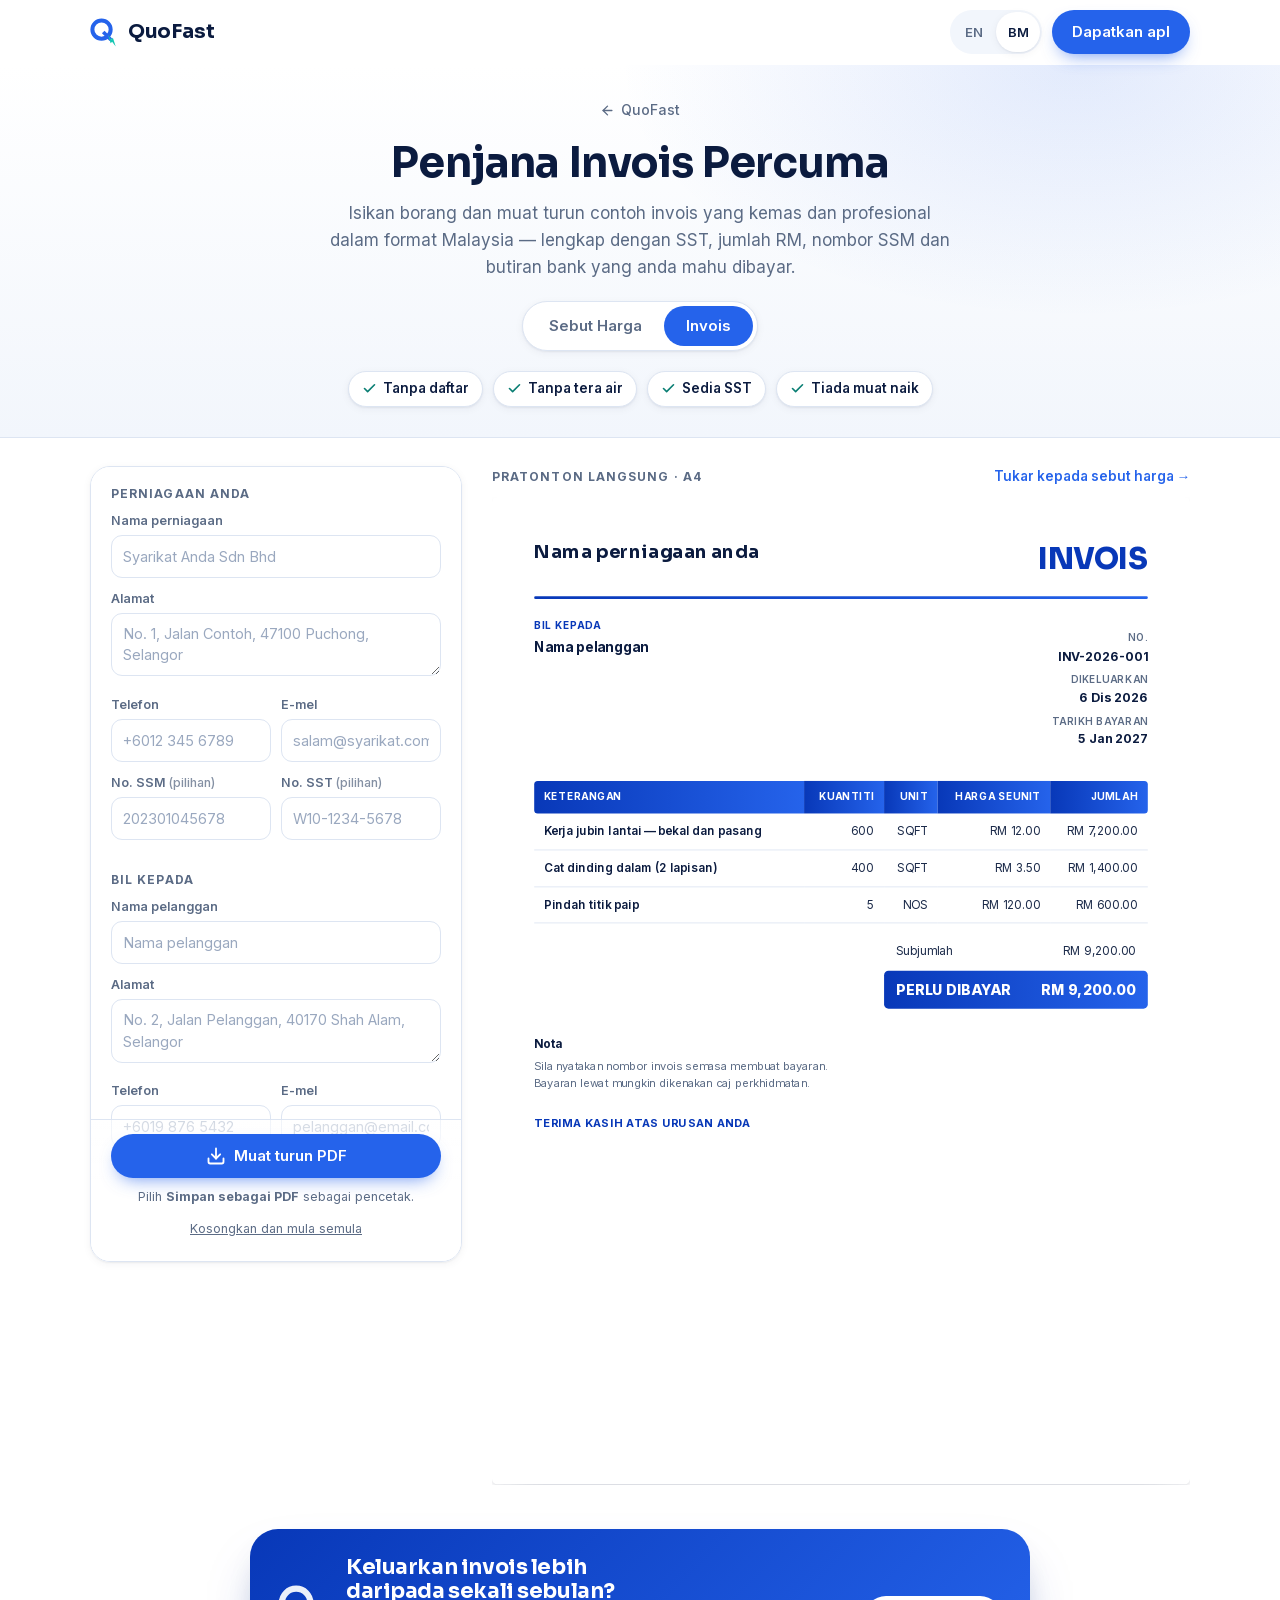
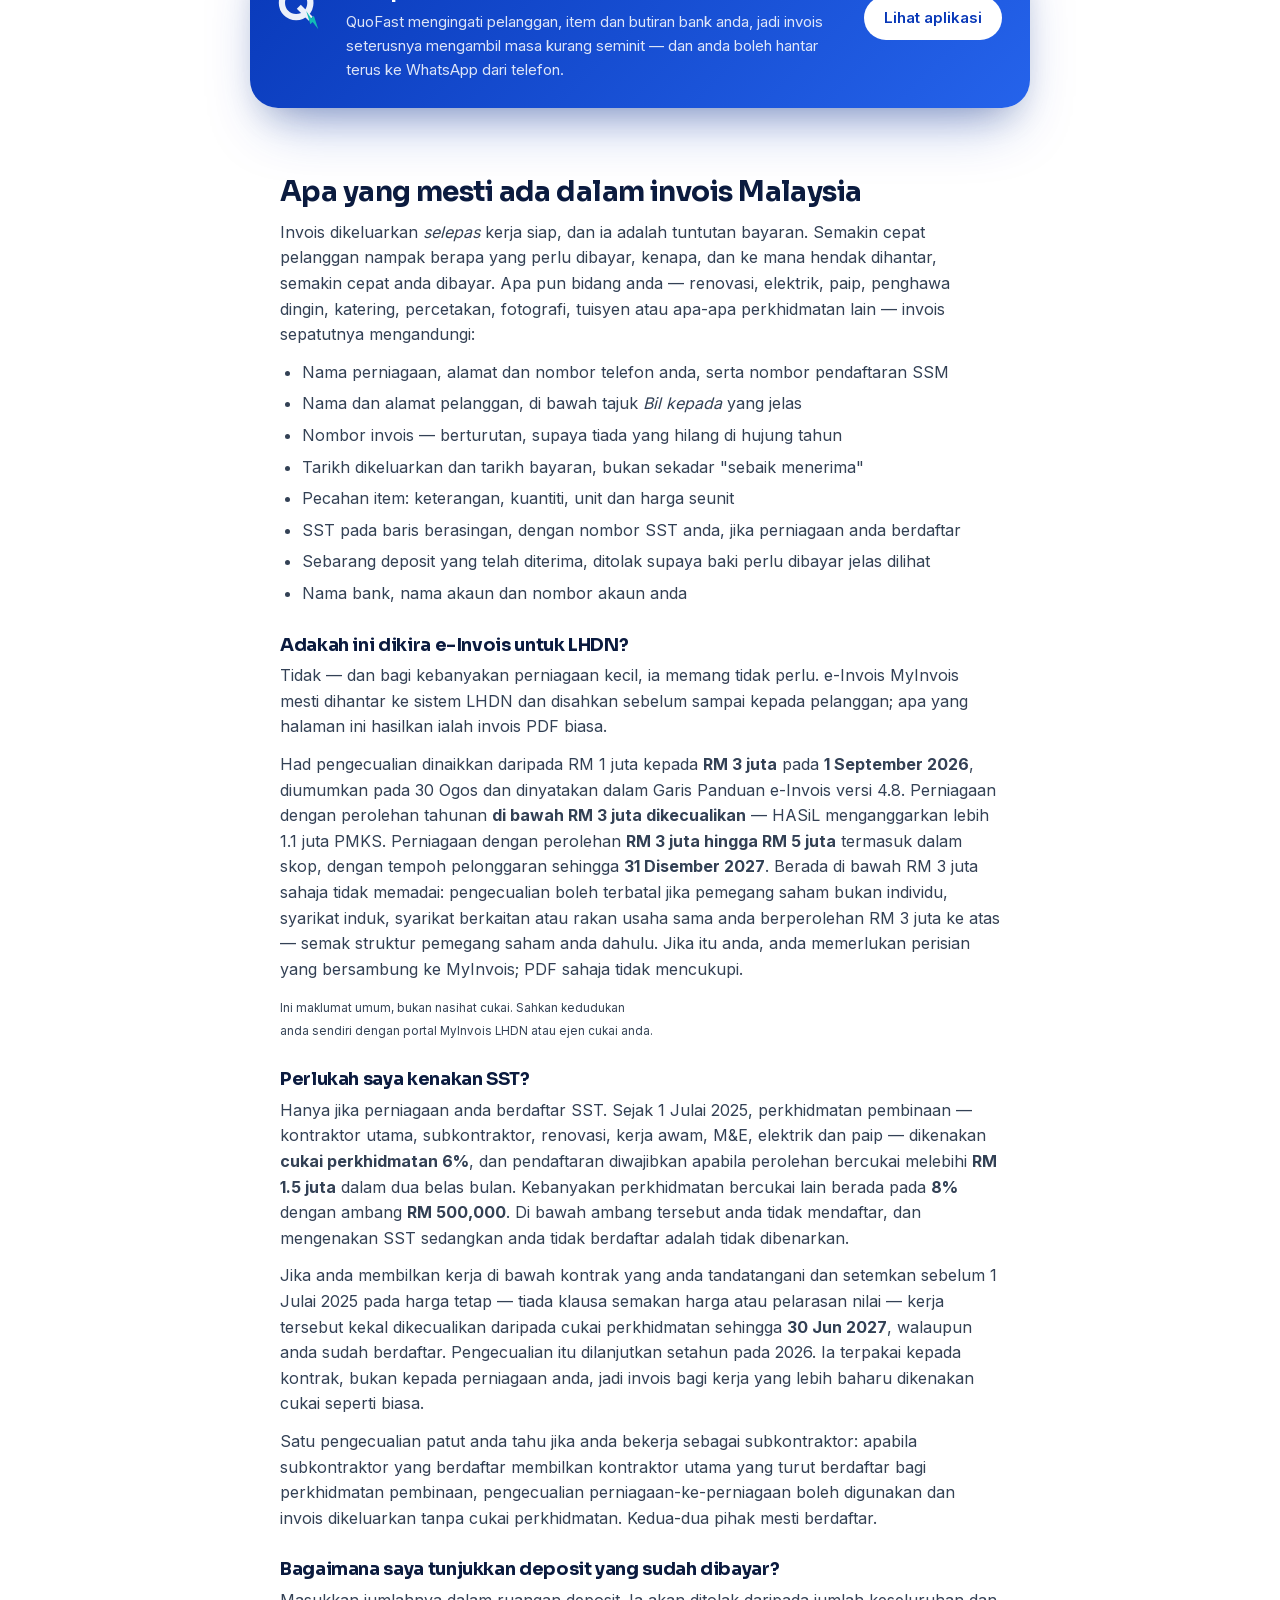
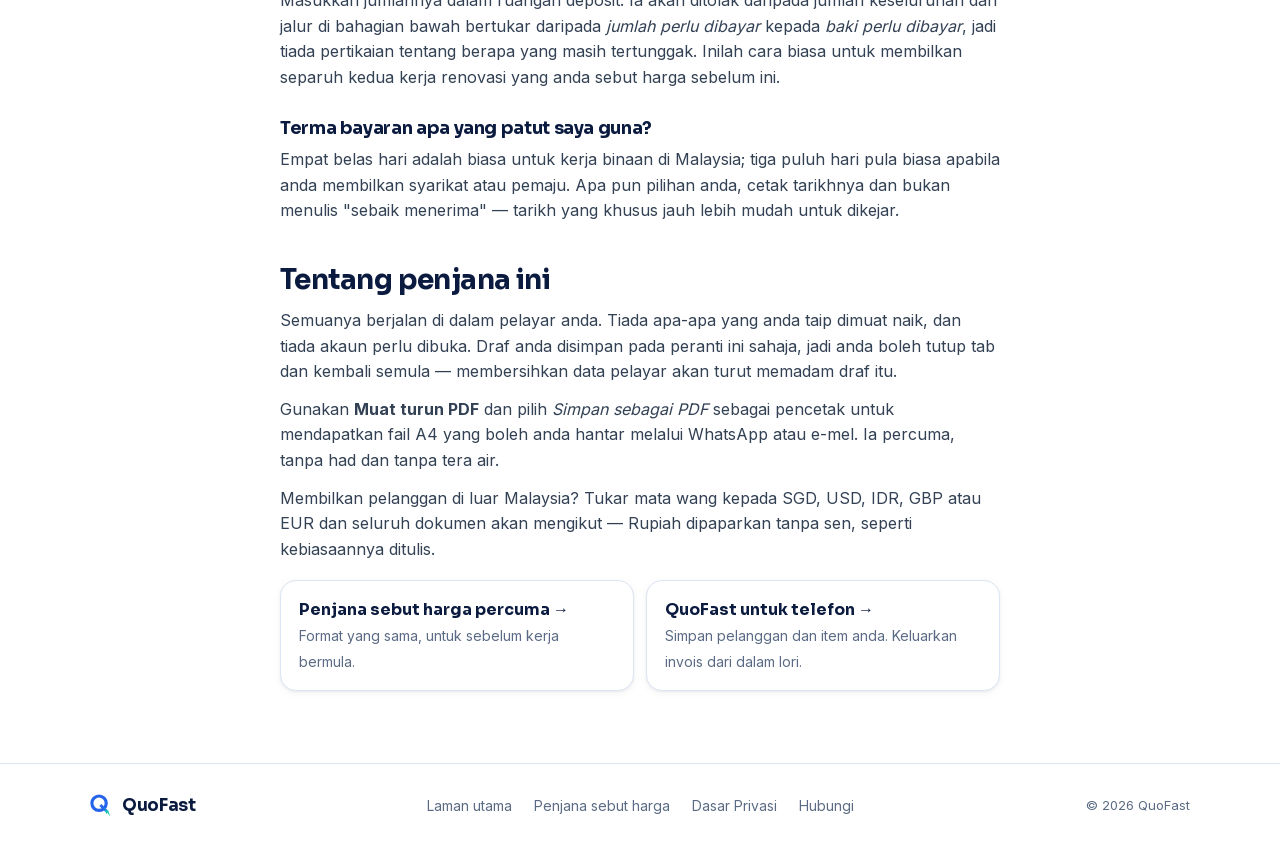
==== contoh-invois.html @ c78e037e "Say what the pre-July-2025 contract exemption actually is The SST paragraph told a contractor past R" ====
<!DOCTYPE html>
<html lang="ms">
<head>
<meta charset="UTF-8">
<meta name="viewport" content="width=device-width, initial-scale=1">
<title>Contoh Invois — Jana PDF Percuma, Sedia SST | QuoFast</title>
<meta name="description" content="Buat invois profesional dalam talian, percuma. Format Malaysia dengan SST, jumlah RM, nombor SSM dan butiran bank untuk bayaran. Tanpa daftar, tanpa tera air.">
<link rel="canonical" href="https://quofast.app/contoh-invois.html">
<link rel="alternate" hreflang="en" href="https://quofast.app/invoice-generator.html">
<link rel="alternate" hreflang="ms" href="https://quofast.app/contoh-invois.html">
<link rel="alternate" hreflang="x-default" href="https://quofast.app/invoice-generator.html">
<meta name="theme-color" content="#0a4ce6">
<link rel="icon" href="assets/img/logo-mark.svg" type="image/svg+xml">
<link rel="icon" href="assets/img/favicon-48.png" sizes="48x48" type="image/png">
<link rel="apple-touch-icon" href="assets/img/apple-touch-icon.png">

<meta property="og:type" content="website">
<meta property="og:site_name" content="QuoFast">
<meta property="og:url" content="https://quofast.app/contoh-invois.html">
<meta property="og:title" content="Contoh Invois — format Malaysia, sedia SST">
<meta property="og:description" content="Isikan borang, muat turun PDF. Butiran bank, SST dan jumlah RM. Tanpa daftar, tanpa tera air.">
<meta property="og:image" content="https://quofast.app/assets/img/og.jpg">
<meta property="og:image:width" content="1200">
<meta property="og:image:height" content="630">
<meta name="twitter:card" content="summary_large_image">

<link rel="preload" href="assets/fonts/inter.woff2" as="font" type="font/woff2" crossorigin>
<link rel="preload" href="assets/fonts/sora.woff2" as="font" type="font/woff2" crossorigin>
<link rel="stylesheet" href="assets/site.css?v=202609211428">
<link rel="stylesheet" href="assets/generator.css?v=202609211428">
<script src="assets/generator.js?v=202609211428" defer></script>

<script type="application/ld+json">
{
  "@context": "https://schema.org",
  "@graph": [
    {
      "@type": "WebApplication",
      "name": "Penjana Invois Percuma (Malaysia)",
      "url": "https://quofast.app/contoh-invois.html",
      "applicationCategory": "BusinessApplication",
      "operatingSystem": "Any",
      "browserRequirements": "Requires JavaScript",
      "inLanguage": "ms-MY",
      "description": "Buat invois dalam format Malaysia, lengkap dengan SST, jumlah RM dan butiran bank, dan muat turun sebagai PDF. Tanpa pendaftaran.",
      "offers": { "@type": "Offer", "price": "0", "priceCurrency": "MYR" },
      "publisher": { "@type": "Organization", "name": "QuoFast", "url": "https://quofast.app/" }
    },
    {
      "@type": "BreadcrumbList",
      "itemListElement": [
        { "@type": "ListItem", "position": 1, "name": "QuoFast", "item": "https://quofast.app/" },
        { "@type": "ListItem", "position": 2, "name": "Penjana invois percuma", "item": "https://quofast.app/contoh-invois.html" }
      ]
    },
    {
      "@type": "FAQPage",
      "inLanguage": "ms-MY",
      "mainEntity": [
        {
          "@type": "Question",
          "name": "Apa yang perlu ada dalam invois Malaysia?",
          "acceptedAnswer": {
            "@type": "Answer",
            "text": "Nama perniagaan, alamat dan nombor telefon anda, nombor pendaftaran SSM, nama dan alamat pelanggan, nombor invois, tarikh dikeluarkan, tarikh bayaran, pecahan item dengan kuantiti dan harga seunit, jumlah dalam Ringgit, dan cara anda mahu dibayar. Jika perniagaan anda berdaftar SST, tunjukkan SST pada baris berasingan dan cetak nombor SST anda."
          }
        },
        {
          "@type": "Question",
          "name": "Adakah ini dikira e-Invois untuk LHDN?",
          "acceptedAnswer": {
            "@type": "Answer",
            "text": "Tidak. e-Invois MyInvois mesti dihantar ke sistem LHDN dan disahkan sebelum diberikan kepada pelanggan. Penjana ini menghasilkan invois PDF biasa. Sejak 1 September 2026 had pengecualian ialah perolehan tahunan RM3 juta, yang menurut anggaran HASiL merangkumi lebih 1.1 juta PMKS. Ia tidak automatik — pemegang saham bukan individu, syarikat induk, syarikat berkaitan atau rakan usaha sama yang berperolehan RM3 juta ke atas boleh membatalkannya."
          }
        },
        {
          "@type": "Question",
          "name": "Perlukah saya kenakan SST dalam invois?",
          "acceptedAnswer": {
            "@type": "Answer",
            "text": "Hanya jika perniagaan anda berdaftar SST. Perkhidmatan pembinaan — termasuk renovasi, elektrik, paip dan kerja M&E — dikenakan cukai perkhidmatan 6% apabila perolehan bercukai melebihi RM1.5 juta dalam 12 bulan. Kebanyakan perkhidmatan bercukai lain ialah 8% dengan ambang RM500,000. Kontrak harga tetap yang ditandatangani dan disetemkan sebelum 1 Julai 2025, tanpa klausa semakan harga, kekal dikecualikan daripada cukai perkhidmatan sehingga 30 Jun 2027 walaupun anda sudah berdaftar."
          }
        },
        {
          "@type": "Question",
          "name": "Bagaimana saya tunjukkan deposit yang pelanggan sudah bayar?",
          "acceptedAnswer": {
            "@type": "Answer",
            "text": "Masukkan jumlahnya dalam ruangan deposit. Ia akan ditolak daripada jumlah keseluruhan dan dokumen kemudian menunjukkan baki perlu dibayar, supaya pelanggan nampak dengan tepat berapa lagi yang tinggal."
          }
        }
      ]
    }
  ]
}
</script>
</head>
<body data-doc="invoice">

<!-- Icons: Lucide (https://lucide.dev), ISC License. Logo: QuoFast. -->
<svg width="0" height="0" style="position:absolute" aria-hidden="true" focusable="false">
  <defs>
    <symbol id="logo" viewBox="252 262 622 642">
      <circle cx="508" cy="518" r="203" fill="none" stroke="currentColor" stroke-width="89"/>
      <line x1="546" y1="572" x2="716" y2="742" stroke="currentColor" stroke-width="80"/>
      <path d="M92,0 L0,175 L46,175 L30,305 L120,126 L68,126 Z" fill="#14C6B3" transform="translate(737,763) rotate(-45) translate(-60,-152.5)"/>
    </symbol>
    <symbol id="i-check" viewBox="0 0 24 24" fill="none" stroke="currentColor" stroke-width="2.6" stroke-linecap="round" stroke-linejoin="round"><path d="M20 6 9 17l-5-5"/></symbol>
    <symbol id="i-x" viewBox="0 0 24 24" fill="none" stroke="currentColor" stroke-width="2.2" stroke-linecap="round" stroke-linejoin="round"><path d="M18 6 6 18"/><path d="m6 6 12 12"/></symbol>
    <symbol id="i-plus" viewBox="0 0 24 24" fill="none" stroke="currentColor" stroke-width="2.2" stroke-linecap="round" stroke-linejoin="round"><path d="M5 12h14"/><path d="M12 5v14"/></symbol>
    <symbol id="i-download" viewBox="0 0 24 24" fill="none" stroke="currentColor" stroke-width="2.2" stroke-linecap="round" stroke-linejoin="round"><path d="M21 15v4a2 2 0 0 1-2 2H5a2 2 0 0 1-2-2v-4"/><polyline points="7 10 12 15 17 10"/><line x1="12" x2="12" y1="15" y2="3"/></symbol>
    <symbol id="i-back" viewBox="0 0 24 24" fill="none" stroke="currentColor" stroke-width="2.2" stroke-linecap="round" stroke-linejoin="round"><path d="m12 19-7-7 7-7"/><path d="M19 12H5"/></symbol>
  </defs>
</svg>

<a class="skip" href="#tool">Lompat ke penjana</a>

<header class="nav">
  <div class="container nav-inner">
    <a class="brand" href="./?lang=ms" aria-label="Laman utama QuoFast">
      <svg class="brand-mark" aria-hidden="true"><use href="#logo"/></svg>
      <span>QuoFast</span>
    </a>
    <div class="nav-actions">
      <div class="lang-switch" role="group" aria-label="Bahasa">
        <a href="invoice-generator.html">EN</a>
        <a href="contoh-invois.html" aria-current="true">BM</a>
      </div>
      <a class="btn btn-primary" href="./?lang=ms&amp;src=generator">Dapatkan apl</a>
    </div>
  </div>
</header>

<section class="gen-hero">
  <div class="container">
    <a class="crumb" href="./"><svg class="icon" aria-hidden="true" style="width:15px;height:15px"><use href="#i-back"/></svg> QuoFast</a>
    <h1>Penjana Invois Percuma</h1>
    <p class="sub">Isikan borang dan muat turun contoh invois yang kemas dan profesional dalam format Malaysia — lengkap dengan SST, jumlah RM, nombor SSM dan butiran bank yang anda mahu dibayar.</p>
    <nav class="doc-switch" aria-label="Jenis dokumen">
      <a href="contoh-sebut-harga.html" data-carry>Sebut Harga</a>
      <a href="contoh-invois.html" aria-current="page">Invois</a>
    </nav>
    <ul class="points">
      <li><svg class="icon" aria-hidden="true"><use href="#i-check"/></svg> Tanpa daftar</li>
      <li><svg class="icon" aria-hidden="true"><use href="#i-check"/></svg> Tanpa tera air</li>
      <li><svg class="icon" aria-hidden="true"><use href="#i-check"/></svg> Sedia SST</li>
      <li><svg class="icon" aria-hidden="true"><use href="#i-check"/></svg> Tiada muat naik</li>
    </ul>
  </div>
</section>

<main class="gen-main" id="tool">
  <div class="container">
    <div class="gen-grid">

      <!-- ======================= editor ======================= -->
      <form class="editor noprint" autocomplete="on" onsubmit="return false">
        <h2>Perniagaan anda</h2>
        <div class="field">
          <label for="coName">Nama perniagaan</label>
          <input id="coName" name="organization" placeholder="Syarikat Anda Sdn Bhd">
        </div>
        <div class="field">
          <label for="coAddr">Alamat</label>
          <textarea id="coAddr" placeholder="No. 1, Jalan Contoh, 47100 Puchong, Selangor"></textarea>
        </div>
        <div class="row-2">
          <div class="field"><label for="coPhone">Telefon</label><input id="coPhone" type="tel" placeholder="+6012 345 6789"></div>
          <div class="field"><label for="coEmail">E-mel</label><input id="coEmail" type="email" placeholder="salam@syarikat.com"></div>
        </div>
        <div class="row-2">
          <div class="field"><label for="coSsm">No. SSM <span class="opt">(pilihan)</span></label><input id="coSsm" placeholder="202301045678"></div>
          <div class="field"><label for="coSst">No. SST <span class="opt">(pilihan)</span></label><input id="coSst" placeholder="W10-1234-5678"></div>
        </div>

        <h2>Bil kepada</h2>
        <div class="field">
          <label for="clName">Nama pelanggan</label>
          <input id="clName" placeholder="Nama pelanggan">
        </div>
        <div class="field">
          <label for="clAddr">Alamat</label>
          <textarea id="clAddr" placeholder="No. 2, Jalan Pelanggan, 40170 Shah Alam, Selangor"></textarea>
        </div>
        <div class="row-2">
          <div class="field"><label for="clPhone">Telefon</label><input id="clPhone" type="tel" placeholder="+6019 876 5432"></div>
          <div class="field"><label for="clEmail">E-mel</label><input id="clEmail" type="email" placeholder="pelanggan@email.com"></div>
        </div>

        <h2>Butiran invois</h2>
        <div class="row-2">
          <div class="field"><label for="docNo">No. invois</label><input id="docNo"></div>
          <div class="field"><label for="issueDate">Tarikh dikeluarkan</label><input id="issueDate" type="date"></div>
        </div>
        <div class="row-2">
          <div class="field"><label for="tailDate">Tarikh bayaran</label><input id="tailDate" type="date"></div>
          <div class="field"><label for="currency">Mata wang</label><select id="currency"><option value="MYR">MYR — RM</option><option value="SGD">SGD — S$</option><option value="USD">USD — US$</option><option value="IDR">IDR — Rp</option><option value="GBP">GBP — £</option><option value="EUR">EUR — €</option></select></div>
        </div>

        <h2>Item</h2>
        <div id="items"></div>
        <button type="button" class="btn-add" id="addItem">
          <svg class="icon" aria-hidden="true"><use href="#i-plus"/></svg> Tambah item
        </button>

        <h2>Diskaun, cukai &amp; deposit</h2>
        <div class="field">
          <label for="discount">Diskaun <span class="opt">(<span data-cur>RM</span>, pilihan)</span></label>
          <input id="discount" type="number" step="any" min="0" inputmode="decimal" placeholder="0.00">
        </div>
        <div class="check">
          <input type="checkbox" id="taxOn">
          <div>
            <label for="taxOn">Kenakan SST pada invois ini</label>
            <span class="why">Tandakan hanya jika perniagaan anda berdaftar SST. Kerja pembinaan, renovasi, elektrik, paip dan M&amp;E ialah 6%; kebanyakan perkhidmatan bercukai lain ialah 8%.</span>
          </div>
        </div>
        <div class="row-2">
          <div class="field"><label for="taxLabel">Label cukai</label><input id="taxLabel" value="SST"></div>
          <div class="field"><label for="taxRate">Kadar (%)</label><input id="taxRate" type="number" step="0.5" min="0" inputmode="decimal" value="6"></div>
        </div>
        <div class="field">
          <label for="paid">Deposit telah dibayar <span class="opt">(<span data-cur>RM</span>, pilihan)</span></label>
          <input id="paid" type="number" step="any" min="0" inputmode="decimal" placeholder="0.00">
        </div>

        <h2>Cara membayar anda</h2>
        <div class="field">
          <label for="bankName">Bank</label>
          <input id="bankName" placeholder="Maybank">
        </div>
        <div class="field">
          <label for="bankHolder">Nama akaun</label>
          <input id="bankHolder" placeholder="Syarikat Anda Sdn Bhd">
        </div>
        <div class="field">
          <label for="bankAcct">Nombor akaun</label>
          <input id="bankAcct" inputmode="numeric" placeholder="5123 4567 8901">
        </div>

        <h2>Nota</h2>
        <div class="field">
          <label for="notes" class="sub-label">Dicetak di bahagian bawah invois</label>
          <textarea id="notes" style="min-height:82px">Sila nyatakan nombor invois semasa membuat bayaran.
Bayaran lewat mungkin dikenakan caj perkhidmatan.</textarea>
        </div>

        <div class="editor-actions">
          <button type="button" class="btn btn-primary" id="printDoc">
            <svg class="icon" aria-hidden="true"><use href="#i-download"/></svg> Muat turun PDF
          </button>
          <p class="hint">Pilih <strong>Simpan sebagai PDF</strong> sebagai pencetak.</p>
          <button type="button" class="reset" id="resetDoc">Kosongkan dan mula semula</button>
        </div>
      </form>

      <!-- ======================= live preview ======================= -->
      <div>
        <div class="stage-head noprint">
          <span class="label">Pratonton langsung · A4</span>
          <a class="swap" href="contoh-sebut-harga.html" data-carry>Tukar kepada sebut harga →</a>
        </div>
        <div class="sheet-stage">
          <article class="sheet" id="sheet">
            <div class="sheet-top">
              <div>
                <div class="sheet-co" id="pCoName"></div>
                <div id="pCoMeta"></div>
              </div>
              <div class="sheet-kind">INVOIS</div>
            </div>
            <div class="rule"></div>

            <div class="sheet-parties">
              <div>
                <div class="party-tag">Bil kepada</div>
                <div class="party-name" id="pClName"></div>
                <div id="pClMeta"></div>
              </div>
              <dl class="sheet-meta">
                <dt>No.</dt><dd id="pDocNo"></dd>
                <dt>Dikeluarkan</dt><dd id="pIssue"></dd>
                <dt>Tarikh bayaran</dt><dd id="pTail"></dd>
              </dl>
            </div>

            <table>
              <thead>
                <tr>
                  <th style="width:44%">Keterangan</th>
                  <th class="num">Kuantiti</th>
                  <th class="num">Unit</th>
                  <th class="num">Harga seunit</th>
                  <th class="num">Jumlah</th>
                </tr>
              </thead>
              <tbody id="pRows"></tbody>
            </table>

            <div class="sheet-sums">
              <div class="sum-row"><span>Subjumlah</span><span id="pSub"></span></div>
              <div class="sum-row" id="pDiscountRow"><span>Diskaun</span><span id="pDiscount"></span></div>
              <div class="sum-row" id="pTaxRow"><span id="pTaxLabel"></span><span id="pTax"></span></div>
              <div class="sum-row" id="pPaidRow"><span>Deposit dibayar</span><span id="pPaid"></span></div>
              <div class="sum-band"><span id="pTotalLabel">PERLU DIBAYAR</span><span id="pTotal"></span></div>
            </div>

            <div class="sheet-foot">
              <div class="foot-left">
                <div id="pNotesBlock">
                  <h4>Nota</h4>
                  <p id="pNotes"></p>
                </div>
                <div class="sheet-thanks">TERIMA KASIH ATAS URUSAN ANDA</div>
              </div>
              <div class="pay-box" id="pPayBox">
                <h4>Butiran bayaran</h4>
                <dl>
                  <dt>Bank</dt><dd id="pBank"></dd>
                  <dt>Nama akaun</dt><dd id="pHolder"></dd>
                  <dt>Nombor akaun</dt><dd id="pAcct"></dd>
                </dl>
              </div>
            </div>
          </article>
        </div>
      </div>

    </div>

    <!-- ======================= app CTA ======================= -->
    <aside class="gen-cta noprint">
      <svg class="cta-mark" aria-hidden="true"><use href="#logo"/></svg>
      <div class="cta-text">
        <h2>Keluarkan invois lebih daripada sekali sebulan?</h2>
        <p>QuoFast mengingati pelanggan, item dan butiran bank anda, jadi invois seterusnya mengambil masa kurang seminit — dan anda boleh hantar terus ke WhatsApp dari telefon.</p>
      </div>
      <a class="btn" href="./?lang=ms&amp;src=generator">Lihat aplikasi</a>
    </aside>
  </div>
</main>

<!-- ======================= the words Google reads ======================= -->
<section class="gen-seo noprint">
  <div class="container">
    <h2>Apa yang mesti ada dalam invois Malaysia</h2>
    <p>Invois dikeluarkan <em>selepas</em> kerja siap, dan ia adalah tuntutan bayaran. Semakin cepat pelanggan nampak berapa yang perlu dibayar, kenapa, dan ke mana hendak dihantar, semakin cepat anda dibayar. Apa pun bidang anda — renovasi, elektrik, paip, penghawa dingin, katering, percetakan, fotografi, tuisyen atau apa-apa perkhidmatan lain — invois sepatutnya mengandungi:</p>
    <ul>
      <li>Nama perniagaan, alamat dan nombor telefon anda, serta nombor pendaftaran SSM</li>
      <li>Nama dan alamat pelanggan, di bawah tajuk <em>Bil kepada</em> yang jelas</li>
      <li>Nombor invois — berturutan, supaya tiada yang hilang di hujung tahun</li>
      <li>Tarikh dikeluarkan dan tarikh bayaran, bukan sekadar "sebaik menerima"</li>
      <li>Pecahan item: keterangan, kuantiti, unit dan harga seunit</li>
      <li>SST pada baris berasingan, dengan nombor SST anda, jika perniagaan anda berdaftar</li>
      <li>Sebarang deposit yang telah diterima, ditolak supaya baki perlu dibayar jelas dilihat</li>
      <li>Nama bank, nama akaun dan nombor akaun anda</li>
    </ul>

    <h3>Adakah ini dikira e-Invois untuk LHDN?</h3>
    <p>Tidak — dan bagi kebanyakan perniagaan kecil, ia memang tidak perlu. e-Invois MyInvois mesti dihantar ke sistem LHDN dan disahkan sebelum sampai kepada pelanggan; apa yang halaman ini hasilkan ialah invois PDF biasa.</p>
    <p>Had pengecualian dinaikkan daripada RM 1 juta kepada <strong>RM 3 juta</strong> pada <strong>1 September 2026</strong>, diumumkan pada 30 Ogos dan dinyatakan dalam Garis Panduan e-Invois versi 4.8. Perniagaan dengan perolehan tahunan <strong>di bawah RM 3 juta dikecualikan</strong> — HASiL menganggarkan lebih 1.1 juta PMKS. Perniagaan dengan perolehan <strong>RM 3 juta hingga RM 5 juta</strong> termasuk dalam skop, dengan tempoh pelonggaran sehingga <strong>31 Disember 2027</strong>. Berada di bawah RM 3 juta sahaja tidak memadai: pengecualian boleh terbatal jika pemegang saham bukan individu, syarikat induk, syarikat berkaitan atau rakan usaha sama anda berperolehan RM 3 juta ke atas — semak struktur pemegang saham anda dahulu. Jika itu anda, anda memerlukan perisian yang bersambung ke MyInvois; PDF sahaja tidak mencukupi.</p>
    <p class="fine"><small>Ini maklumat umum, bukan nasihat cukai. Sahkan kedudukan anda sendiri dengan portal MyInvois LHDN atau ejen cukai anda.</small></p>

    <h3>Perlukah saya kenakan SST?</h3>
    <p>Hanya jika perniagaan anda berdaftar SST. Sejak 1 Julai 2025, perkhidmatan pembinaan — kontraktor utama, subkontraktor, renovasi, kerja awam, M&amp;E, elektrik dan paip — dikenakan <strong>cukai perkhidmatan 6%</strong>, dan pendaftaran diwajibkan apabila perolehan bercukai melebihi <strong>RM 1.5 juta</strong> dalam dua belas bulan. Kebanyakan perkhidmatan bercukai lain berada pada <strong>8%</strong> dengan ambang <strong>RM 500,000</strong>. Di bawah ambang tersebut anda tidak mendaftar, dan mengenakan SST sedangkan anda tidak berdaftar adalah tidak dibenarkan.</p>
    <p>Jika anda membilkan kerja di bawah kontrak yang anda tandatangani dan setemkan sebelum 1 Julai 2025 pada harga tetap — tiada klausa semakan harga atau pelarasan nilai — kerja tersebut kekal dikecualikan daripada cukai perkhidmatan sehingga <strong>30 Jun 2027</strong>, walaupun anda sudah berdaftar. Pengecualian itu dilanjutkan setahun pada 2026. Ia terpakai kepada kontrak, bukan kepada perniagaan anda, jadi invois bagi kerja yang lebih baharu dikenakan cukai seperti biasa.</p>
    <p>Satu pengecualian patut anda tahu jika anda bekerja sebagai subkontraktor: apabila subkontraktor yang berdaftar membilkan kontraktor utama yang turut berdaftar bagi perkhidmatan pembinaan, pengecualian perniagaan-ke-perniagaan boleh digunakan dan invois dikeluarkan tanpa cukai perkhidmatan. Kedua-dua pihak mesti berdaftar.</p>

    <h3>Bagaimana saya tunjukkan deposit yang sudah dibayar?</h3>
    <p>Masukkan jumlahnya dalam ruangan deposit. Ia akan ditolak daripada jumlah keseluruhan dan jalur di bahagian bawah bertukar daripada <em>jumlah perlu dibayar</em> kepada <em>baki perlu dibayar</em>, jadi tiada pertikaian tentang berapa yang masih tertunggak. Inilah cara biasa untuk membilkan separuh kedua kerja renovasi yang anda sebut harga sebelum ini.</p>

    <h3>Terma bayaran apa yang patut saya guna?</h3>
    <p>Empat belas hari adalah biasa untuk kerja binaan di Malaysia; tiga puluh hari pula biasa apabila anda membilkan syarikat atau pemaju. Apa pun pilihan anda, cetak tarikhnya dan bukan menulis "sebaik menerima" — tarikh yang khusus jauh lebih mudah untuk dikejar.</p>

    <h2>Tentang penjana ini</h2>
    <p>Semuanya berjalan di dalam pelayar anda. Tiada apa-apa yang anda taip dimuat naik, dan tiada akaun perlu dibuka. Draf anda disimpan pada peranti ini sahaja, jadi anda boleh tutup tab dan kembali semula — membersihkan data pelayar akan turut memadam draf itu.</p>
    <p>Gunakan <strong>Muat turun PDF</strong> dan pilih <em>Simpan sebagai PDF</em> sebagai pencetak untuk mendapatkan fail A4 yang boleh anda hantar melalui WhatsApp atau e-mel. Ia percuma, tanpa had dan tanpa tera air.</p>
    <p>Membilkan pelanggan di luar Malaysia? Tukar mata wang kepada SGD, USD, IDR, GBP atau EUR dan seluruh dokumen akan mengikut — Rupiah dipaparkan tanpa sen, seperti kebiasaannya ditulis.</p>

    <div class="tools">
      <a href="contoh-sebut-harga.html">
        <strong>Penjana sebut harga percuma →</strong>
        <span>Format yang sama, untuk sebelum kerja bermula.</span>
      </a>
      <a href="./?lang=ms&amp;src=generator">
        <strong>QuoFast untuk telefon →</strong>
        <span>Simpan pelanggan dan item anda. Keluarkan invois dari dalam lori.</span>
      </a>
    </div>
  </div>
</section>

<footer class="footer noprint">
  <div class="container footer-inner">
    <a class="brand" href="./?lang=ms" aria-label="QuoFast">
      <svg class="brand-mark" aria-hidden="true"><use href="#logo"/></svg>
      <span>QuoFast</span>
    </a>
    <nav class="footer-links" aria-label="Alat, undang-undang dan hubungi">
      <a href="./?lang=ms">Laman utama</a>
      <a href="contoh-sebut-harga.html">Penjana sebut harga</a>
      <a href="privacy.html?lang=ms">Dasar Privasi</a>
      <a href="mailto:support@quofast.app">Hubungi</a>
    </nav>
    <small>© 2026 QuoFast</small>
  </div>
</footer>

</body>
</html>
---- assets/site.css ----
/*
 * QuoFast site styles. Colours and type follow the app itself (src/theme/tokens.ts in the app
 * repo): brand blue, the teal of the logo's bolt, and Sora over Inter.
 *
 * Fonts are served from this site rather than Google Fonts: the page promises no tracking, and a
 * third-party font request hands every visitor's IP address to someone else. Both are latin
 * subsets; Chinese falls through to the system's own CJK face.
 */

@font-face {
  font-family: "Inter";
  src: url("fonts/inter.woff2") format("woff2");
  font-weight: 100 900;
  font-style: normal;
  font-display: swap;
  unicode-range: U+0000-00FF, U+0131, U+0152-0153, U+02BB-02BC, U+02C6, U+02DA, U+02DC, U+0304, U+0308, U+0329, U+2000-206F, U+20AC, U+2122, U+2191, U+2193, U+2212, U+2215, U+FEFF, U+FFFD;
}
@font-face {
  font-family: "Sora";
  src: url("fonts/sora.woff2") format("woff2");
  font-weight: 400 800;
  font-style: normal;
  font-display: swap;
  unicode-range: U+0000-00FF, U+0131, U+0152-0153, U+02BB-02BC, U+02C6, U+02DA, U+02DC, U+0304, U+0308, U+0329, U+2000-206F, U+20AC, U+2122, U+2191, U+2193, U+2212, U+2215, U+FEFF, U+FFFD;
}

:root {
  --ink: #0b1b3f;
  --text: #334155;
  --muted: #5b6b85;
  --blue: #2563eb;
  --blue-600: #0a4ce6;
  --blue-deep: #0838b8;
  --blue-soft: #eaf0fd;
  --teal: #14c6b3;
  --teal-ink: #0a7e73;
  --bg: #f2f6fc;
  --line: #dde5f2;
  --radius: 20px;
  --radius-lg: 28px;
  --shadow-sm: 0 1px 2px rgba(11, 27, 63, .06), 0 2px 8px rgba(11, 27, 63, .05);
  --shadow: 0 1px 2px rgba(11, 27, 63, .06), 0 12px 32px rgba(11, 27, 63, .10);
  --shadow-lg: 0 30px 60px -20px rgba(8, 56, 184, .38), 0 18px 36px -18px rgba(11, 27, 63, .32);
  --font-body: "Inter", -apple-system, BlinkMacSystemFont, "Segoe UI", Roboto, "PingFang SC", "Hiragino Sans GB", "Noto Sans SC", "Microsoft YaHei", sans-serif;
  --font-head: "Sora", var(--font-body);
  color-scheme: light;
}

*, *::before, *::after { box-sizing: border-box; }
html { -webkit-text-size-adjust: 100%; scroll-behavior: smooth; scroll-padding-top: 76px; }
body {
  margin: 0;
  font-family: var(--font-body);
  font-size: 16px;
  line-height: 1.6;
  color: var(--text);
  background: #fff;
  -webkit-font-smoothing: antialiased;
}
/* Set in <head> before paint when the page will switch language, so nobody sees English flash first. */
html.i18n-pending body { opacity: 0; }

img { display: block; max-width: 100%; height: auto; }
a { color: var(--blue); }
h1, h2, h3 { margin: 0; font-family: var(--font-head); color: var(--ink); line-height: 1.15; letter-spacing: -.02em; }
p { margin: 0; text-wrap: pretty; }
/* Balanced headings: no single word left stranded on the last line. */
h1, h2, h3, .section-head .sub, .fine, .plans-note { text-wrap: balance; }
:lang(zh-Hans) h1, :lang(zh-Hans) h2, :lang(zh-Hans) h3 {
  letter-spacing: 0; line-height: 1.3;
  /* Chinese has no spaces, so balancing alone splits words like 报价|单. Only break at punctuation. */
  word-break: keep-all;
}
:focus-visible { outline: 3px solid #8fb0f7; outline-offset: 3px; border-radius: 10px; }

.container { width: 100%; max-width: 1140px; margin-inline: auto; padding-inline: 20px; }
.icon { width: 20px; height: 20px; flex: none; }
.skip {
  position: absolute; left: 16px; top: -60px; z-index: 50;
  background: var(--ink); color: #fff; padding: 10px 16px; border-radius: 10px; text-decoration: none;
}
.skip:focus { top: 12px; }

/* Buttons */
.btn {
  display: inline-flex; align-items: center; justify-content: center; gap: 8px;
  min-height: 44px; padding: 0 20px; border: 0; border-radius: 999px;
  font: inherit; font-size: 15px; font-weight: 600; text-decoration: none; cursor: pointer;
  transition: background-color .2s ease, box-shadow .2s ease, color .2s ease;
}
.btn-primary { background: var(--blue); color: #fff; box-shadow: 0 8px 18px -8px rgba(37, 99, 235, .7); }
.btn-primary:hover { background: var(--blue-deep); }
.btn-soft { background: var(--blue-soft); color: var(--blue-deep); }
.btn-soft:hover { background: #dbe5fb; }

/* Navigation */
.nav {
  position: sticky; top: 0; z-index: 30;
  background: rgba(255, 255, 255, .86);
  -webkit-backdrop-filter: saturate(180%) blur(14px);
  backdrop-filter: saturate(180%) blur(14px);
  border-bottom: 1px solid transparent;
  transition: border-color .2s ease;
}
.nav.scrolled { border-bottom-color: var(--line); }
.nav-inner { display: flex; align-items: center; gap: 16px; height: 64px; }
.brand {
  display: inline-flex; align-items: center; gap: 10px; flex: none;
  color: var(--ink); text-decoration: none;
  font-family: var(--font-head); font-weight: 700; font-size: 20px; letter-spacing: -.02em;
}
.brand-mark { width: 28px; height: 29px; color: var(--blue); }
.nav-links { display: none; gap: 28px; margin-left: 20px; }
.nav-links a { color: var(--muted); font-size: 15px; font-weight: 500; text-decoration: none; transition: color .2s ease; }
.nav-links a:hover { color: var(--ink); }
.nav-actions { display: flex; align-items: center; gap: 10px; margin-left: auto; }
.nav-actions .btn { display: none; }
.lang { display: inline-flex; padding: 2px; border-radius: 999px; background: var(--bg); }
.lang button {
  min-width: 44px; height: 40px; padding: 0 10px; border: 0; border-radius: 999px;
  background: transparent; color: var(--muted);
  font: inherit; font-size: 13px; font-weight: 600; cursor: pointer;
  transition: background-color .2s ease, color .2s ease, box-shadow .2s ease;
}
.lang button:hover { color: var(--ink); }
.lang button[aria-pressed="true"] { background: #fff; color: var(--ink); box-shadow: var(--shadow-sm); }
@media (min-width: 520px) { .nav-actions .btn { display: inline-flex; } }
@media (min-width: 940px) { .nav-links { display: flex; } }

/* Hero */
.hero {
  position: relative; overflow: hidden;
  padding: 36px 0 56px;
  background:
    radial-gradient(900px 520px at 88% 8%, rgba(37, 99, 235, .15), transparent 62%),
    radial-gradient(620px 420px at 6% 96%, rgba(20, 198, 179, .13), transparent 62%),
    linear-gradient(180deg, #f5f8fe 0%, #fff 100%);
}
.hero-grid { display: grid; gap: 44px; align-items: center; }
.eyebrow {
  display: inline-flex; align-items: center; gap: 9px;
  padding: 6px 13px 6px 11px; border: 1px solid var(--line); border-radius: 999px;
  background: #fff; box-shadow: var(--shadow-sm);
  color: var(--blue-deep); font-size: 13px; font-weight: 600;
}
.eyebrow .dot { width: 8px; height: 8px; border-radius: 50%; background: var(--teal); box-shadow: 0 0 0 4px rgba(20, 198, 179, .2); }
.hero h1 { margin-top: 18px; font-size: clamp(34px, 5.6vw, 54px); font-weight: 700; }
.hero .lede { margin-top: 18px; max-width: 34em; font-size: clamp(17px, 2vw, 19px); }
.stores { display: flex; flex-wrap: wrap; align-items: center; gap: 12px; margin-top: 28px; }
.stores.android-first .store[data-store="android"] { order: -1; }
.store { display: inline-flex; border-radius: 10px; transition: box-shadow .2s ease; }
.store:hover { box-shadow: 0 10px 22px -10px rgba(11, 27, 63, .55); }
.store img { width: auto; height: 48px; }
.fine { margin-top: 14px; color: var(--muted); font-size: 14px; }
.trust { display: flex; flex-wrap: wrap; gap: 10px 20px; margin: 26px 0 0; padding: 0; list-style: none; }
.trust li { display: inline-flex; align-items: center; gap: 8px; color: var(--ink); font-size: 14px; font-weight: 500; }
.trust .icon { width: 18px; height: 18px; color: var(--blue); }

.hero-visual { position: relative; display: flex; justify-content: center; padding-bottom: 8px; }
.phone {
  position: relative; margin: 0; padding: 8px;
  border-radius: 38px; background: var(--ink); box-shadow: var(--shadow-lg);
}
.phone img { width: 100%; border-radius: 31px; }
.phone-front { z-index: 2; width: min(236px, 58vw); transform: translateX(22%); }
.phone-back {
  position: absolute; z-index: 1; left: 50%; top: 34px;
  width: min(200px, 48vw); opacity: .96;
  transform: translateX(-96%) rotate(-7deg);
}
.float-chip {
  position: absolute; z-index: 3; left: 0; bottom: 12%;
  display: flex; align-items: center; gap: 10px;
  padding: 10px 16px 10px 10px; border-radius: 16px;
  background: #fff; box-shadow: var(--shadow);
  font-size: 13px; line-height: 1.35;
}
.float-chip .tick {
  display: grid; place-items: center; width: 34px; height: 34px; border-radius: 50%;
  background: rgba(20, 198, 179, .16); color: var(--teal-ink);
}
.float-chip .tick .icon { width: 18px; height: 18px; }
.float-chip strong { display: block; color: var(--ink); font-size: 14px; }
.float-chip span { color: var(--muted); }

@media (min-width: 960px) {
  .hero { padding: 72px 0 100px; }
  .hero-grid { grid-template-columns: 1.08fr .92fr; gap: 48px; }
  .phone-front { width: 272px; transform: translateX(24%); }
  .phone-back { width: 236px; top: 44px; }
  .float-chip { left: 2%; bottom: 16%; }
}

/* Sections */
.section { padding: 72px 0; }
.section-tint { background: var(--bg); }
.section-head { max-width: 660px; margin: 0 auto 40px; text-align: center; }
.kicker { color: var(--blue); font-size: 13px; font-weight: 700; letter-spacing: .08em; text-transform: uppercase; }
:lang(zh-Hans) .kicker { letter-spacing: .14em; }
.section-head h2 { margin-top: 10px; font-size: clamp(28px, 4vw, 40px); }
.section-head .sub { margin-top: 12px; color: var(--muted); font-size: 17px; }
@media (min-width: 960px) { .section { padding: 104px 0; } .section-head { margin-bottom: 56px; } }

/* Steps */
.steps { display: grid; gap: 16px; margin: 0; padding: 0; list-style: none; }
.step { padding: 26px 24px 28px; border: 1px solid var(--line); border-radius: var(--radius); background: #fff; }
.step-top { display: flex; align-items: center; justify-content: space-between; margin-bottom: 20px; }
.step-icon { display: grid; place-items: center; width: 48px; height: 48px; border-radius: 14px; background: var(--blue-soft); color: var(--blue); }
.step-icon .icon { width: 24px; height: 24px; }
.step-num { color: #d9e3f5; font-family: var(--font-head); font-size: 42px; font-weight: 700; line-height: 1; }
.step h3 { font-size: 19px; }
.step p { margin-top: 8px; color: var(--muted); font-size: 15px; }
@media (min-width: 800px) { .steps { grid-template-columns: repeat(3, 1fr); gap: 20px; } }

/* Features */
.features { display: grid; gap: 20px; }
.feature {
  display: flex; flex-direction: column; overflow: hidden;
  border: 1px solid var(--line); border-radius: var(--radius-lg);
  background: #fff; box-shadow: var(--shadow-sm);
}
.feature-copy { padding: 28px 28px 0; }
.feature-icon {
  display: grid; place-items: center; width: 44px; height: 44px; margin-bottom: 16px;
  border-radius: 12px; background: linear-gradient(135deg, var(--blue), var(--blue-deep)); color: #fff;
}
.feature h3 { font-size: 21px; }
.feature p { margin-top: 8px; color: var(--muted); font-size: 15px; }
.feature-shot {
  position: relative; flex: 1 0 auto; height: 270px; margin-top: 26px; padding: 0 28px; overflow: hidden;
  background: linear-gradient(180deg, #fff 0%, var(--blue-soft) 100%);
}
.feature-shot img {
  width: 100%; max-width: 340px; margin: 0 auto;
  border: 1px solid var(--line); border-bottom: 0; border-radius: 22px 22px 0 0;
  box-shadow: 0 16px 36px -14px rgba(11, 27, 63, .3);
}
/* Fade the cropped screenshot into the card instead of cutting it off with a hard edge. */
.feature-shot::after {
  content: ""; position: absolute; inset: auto 0 0 0; height: 64px;
  background: linear-gradient(180deg, rgba(234, 240, 253, 0), var(--blue-soft));
}
@media (min-width: 800px) { .features { grid-template-columns: repeat(2, 1fr); gap: 24px; } }
@media (min-width: 960px) { .feature-shot { height: 310px; } }

/* Pricing */
.plans { display: grid; gap: 20px; max-width: 1020px; margin: 0 auto; }
.plan {
  position: relative; display: flex; flex-direction: column;
  padding: 28px; border: 1px solid var(--line); border-radius: var(--radius-lg); background: #fff;
}
.plan-best { border: 2px solid var(--blue); box-shadow: 0 28px 56px -28px rgba(37, 99, 235, .5); }
.plan-badge {
  position: absolute; top: -13px; left: 26px;
  padding: 4px 12px; border-radius: 999px; background: var(--blue); color: #fff;
  font-size: 12px; font-weight: 700; letter-spacing: .02em;
}
.plan-name { color: var(--muted); font-size: 15px; font-weight: 600; }
.plan-price { display: flex; flex-wrap: wrap; align-items: baseline; gap: 6px; margin-top: 10px; }
.plan-price .amount { color: var(--ink); font-family: var(--font-head); font-size: 40px; font-weight: 700; letter-spacing: -.02em; line-height: 1.1; }
.plan-price .per { color: var(--muted); font-size: 15px; }
.plan-caption { min-height: 22px; margin-top: 6px; color: var(--muted); font-size: 14px; }
.plan-caption.save { color: var(--teal-ink); font-weight: 600; }
.plan ul { display: grid; flex: 1; align-content: start; gap: 12px; margin: 22px 0 26px; padding: 22px 0 0; border-top: 1px solid var(--line); list-style: none; }
.plan li { display: flex; gap: 10px; font-size: 15px; }
.plan li .icon { width: 18px; height: 18px; margin-top: 3px; color: var(--teal-ink); }
.plan .btn { width: 100%; }
.plans-note { margin-top: 22px; color: var(--muted); font-size: 14px; text-align: center; }
@media (min-width: 880px) { .plans { grid-template-columns: repeat(3, 1fr); } }

/* FAQ */
.faq { display: grid; gap: 12px; max-width: 760px; margin: 0 auto; }
.faq details { padding: 0 22px; border: 1px solid var(--line); border-radius: 16px; background: #fff; transition: box-shadow .2s ease; }
.faq details[open] { box-shadow: var(--shadow-sm); }
.faq summary {
  display: flex; align-items: center; justify-content: space-between; gap: 16px;
  min-height: 60px; padding: 16px 0; list-style: none; cursor: pointer;
  color: var(--ink); font-size: 16px; font-weight: 600;
}
.faq summary::-webkit-details-marker { display: none; }
.faq summary .icon { color: var(--muted); transition: transform .2s ease; }
.faq details[open] summary .icon { transform: rotate(180deg); }
.faq details p { padding-bottom: 20px; color: var(--muted); font-size: 15px; }
.faq-more { margin-top: 26px; color: var(--muted); font-size: 15px; text-align: center; }
.faq-more a { font-weight: 600; }

/* Closing call to action */
.cta {
  position: relative; overflow: hidden; color: #fff;
  background: linear-gradient(135deg, var(--blue-deep) 0%, var(--blue-600) 55%, #1e8ff0 100%);
}
.cta::before {
  content: ""; position: absolute; top: -240px; right: -180px; width: 560px; height: 560px; border-radius: 50%;
  background: radial-gradient(circle, rgba(20, 198, 179, .38), transparent 65%);
}
.cta-inner { position: relative; padding-block: 80px; text-align: center; }
.cta-mark { width: 54px; height: 56px; margin: 0 auto 22px; color: #fff; }
.cta h2 { max-width: 15em; margin: 0 auto; color: #fff; font-size: clamp(28px, 4.4vw, 44px); }
.cta p { margin-top: 12px; color: rgba(255, 255, 255, .88); font-size: 17px; }
.cta .stores { justify-content: center; }

/* Footer */
.footer { border-top: 1px solid var(--line); background: #fff; }
.footer-inner { display: flex; flex-wrap: wrap; align-items: center; justify-content: space-between; gap: 16px 28px; padding-block: 28px; }
.footer .brand { font-size: 17px; }
.footer .brand-mark { width: 22px; height: 23px; }
.footer-links { display: flex; flex-wrap: wrap; gap: 8px 22px; }
.footer-links a { color: var(--muted); font-size: 14px; text-decoration: none; transition: color .2s ease; }
.footer-links a:hover { color: var(--blue); }
.footer small { color: var(--muted); font-size: 13px; }

@media (prefers-reduced-motion: reduce) {
  html { scroll-behavior: auto; }
  *, *::before, *::after { transition: none !important; }
}

/* Free browser tools (quotation-generator.html, invoice-generator.html), surfaced for visitors
   who land on the home page first. The tools themselves are styled by generator.css. */
.tools-grid { display: grid; gap: 16px; grid-template-columns: repeat(auto-fit, minmax(260px, 1fr)); }
.tool-card {
  display: block; padding: 24px 26px; border-radius: var(--radius);
  background: #fff; border: 1px solid var(--line); box-shadow: var(--shadow-sm);
  text-decoration: none;
  transition: border-color .2s ease, box-shadow .2s ease;
}
.tool-card:hover { border-color: var(--blue); box-shadow: var(--shadow); }
.tool-card h3 { font-size: 19px; }
.tool-card p { margin-top: 7px; color: var(--muted); font-size: 15px; }
.tool-card .go { display: inline-block; margin-top: 13px; color: var(--blue); font-size: 15px; font-weight: 600; }
.tool-card .go::after { content: " \2192"; }
---- assets/generator.css ----
/*
 * Styles for the four free document generators: quotation and invoice, in English (quotation-
 * generator.html, invoice-generator.html) and Bahasa Melayu (contoh-sebut-harga.html,
 * contoh-invois.html).
 *
 * Loaded AFTER site.css, which supplies the fonts, the colour tokens and the shared .container /
 * .nav / .brand / .btn / .footer rules. Nothing here redefines a token; everything below is either
 * the two-column editor or the A4 sheet itself.
 *
 * The sheet is drawn at its true A4 pixel size (794 x 1123 at 96dpi) and shrunk to fit with a
 * transform, so what is on screen is exactly what prints. generator.js sets --sheet-scale.
 */

/* ---------------------------------------------------------------- page chrome */

.gen-hero {
  padding: 34px 0 30px;
  background:
    radial-gradient(760px 420px at 84% 0%, rgba(37, 99, 235, .13), transparent 60%),
    linear-gradient(180deg, #fff, var(--bg));
  border-bottom: 1px solid var(--line);
}
.gen-hero .container { max-width: 900px; text-align: center; }
.gen-hero .crumb {
  display: inline-flex; align-items: center; gap: 6px;
  color: var(--muted); font-size: 14px; font-weight: 500; text-decoration: none;
}
.gen-hero .crumb:hover { color: var(--blue); }
.gen-hero h1 { margin: 14px 0 0; font-size: clamp(28px, 5vw, 42px); }
.gen-hero .sub { margin: 12px auto 0; max-width: 620px; color: var(--muted); font-size: 17px; }
/* Two URLs, one tool. The pages stay separate so each can rank for its own search, but the
   visitor sees a single switch and their details follow them across. */
.doc-switch {
  display: inline-flex; margin-top: 20px; padding: 4px;
  background: #fff; border: 1px solid var(--line); border-radius: 999px; box-shadow: var(--shadow-sm);
}
.doc-switch a {
  display: inline-flex; align-items: center; min-height: 40px; padding: 0 22px;
  border-radius: 999px; color: var(--muted);
  font-size: 15px; font-weight: 600; text-decoration: none;
  transition: background-color .2s ease, color .2s ease;
}
.doc-switch a:hover { color: var(--ink); }
.doc-switch a[aria-current="page"] { background: var(--blue); color: #fff; }

/* EN / BM, in the header. Same shape as the home page's language control, but links rather than
   buttons: each language is its own page so that each can be found in its own language. */
.lang-switch { display: inline-flex; padding: 2px; border-radius: 999px; background: var(--bg); }
.lang-switch a {
  display: inline-flex; align-items: center; justify-content: center;
  min-width: 44px; height: 40px; padding: 0 10px; border-radius: 999px;
  color: var(--muted); font-size: 13px; font-weight: 600; text-decoration: none;
  transition: background-color .2s ease, color .2s ease, box-shadow .2s ease;
}
.lang-switch a:hover { color: var(--ink); }
.lang-switch a[aria-current="true"] { background: #fff; color: var(--ink); box-shadow: var(--shadow-sm); }

.gen-hero .points {
  display: flex; flex-wrap: wrap; justify-content: center; gap: 8px 10px;
  margin: 20px 0 0; padding: 0; list-style: none;
}
.gen-hero .points li {
  display: inline-flex; align-items: center; gap: 6px;
  padding: 6px 13px; border-radius: 999px;
  background: #fff; border: 1px solid var(--line); box-shadow: var(--shadow-sm);
  color: var(--ink); font-size: 13.5px; font-weight: 600;
}
.gen-hero .points .icon { width: 15px; height: 15px; color: var(--teal-ink); }

/* ---------------------------------------------------------------- layout */

.gen-main { padding: 28px 0 8px; }
.gen-grid {
  display: grid; grid-template-columns: minmax(0, 1fr); gap: 26px;
  align-items: start;
}
/* The sheet is drawn at a fixed 794px and shrunk with a transform. Without these, a grid item's
   default min-width:auto sizes the track to that 794px and the whole page scrolls sideways. */
.gen-grid > * { min-width: 0; }
@media (min-width: 1000px) {
  .gen-grid { grid-template-columns: 372px minmax(0, 1fr); gap: 30px; }
  .editor { position: sticky; top: 84px; max-height: calc(100vh - 104px); overflow-y: auto; }
}

/* ---------------------------------------------------------------- the form */

.editor {
  background: #fff; border: 1px solid var(--line); border-radius: var(--radius);
  box-shadow: var(--shadow-sm); padding: 20px;
  /* Room for the sticky action bar that sits at the bottom of the scrolling panel. */
  scrollbar-width: thin;
}
.editor h2 {
  margin: 22px 0 10px; font-family: var(--font-body);
  font-size: 12px; font-weight: 700; letter-spacing: .09em; text-transform: uppercase;
  color: var(--muted);
}
.editor h2:first-child { margin-top: 0; }

.field { margin-bottom: 11px; }
.field > label,
.sub-label {
  display: block; margin-bottom: 4px;
  color: var(--muted); font-size: 12.5px; font-weight: 600;
}
.field .opt { font-weight: 500; opacity: .75; }

.editor input,
.editor textarea,
.editor select {
  width: 100%; min-height: 42px; padding: 9px 11px;
  font: inherit; font-size: 14.5px; color: var(--ink);
  background: #fff; border: 1px solid var(--line); border-radius: 11px;
  transition: border-color .15s ease, box-shadow .15s ease;
}
.editor input::placeholder, .editor textarea::placeholder { color: #9aa8bf; }
.editor input:focus, .editor textarea:focus, .editor select:focus {
  outline: none; border-color: var(--blue);
  box-shadow: 0 0 0 3px rgba(37, 99, 235, .16);
}
.editor textarea { min-height: 62px; line-height: 1.5; resize: vertical; }
.row-2 { display: grid; grid-template-columns: 1fr 1fr; gap: 10px; }

/* Line items */
.line {
  position: relative; margin-bottom: 10px; padding: 13px 13px 9px;
  background: var(--bg); border: 1px solid var(--line); border-radius: 14px;
}
.line .line-grid { display: grid; grid-template-columns: 1fr 1fr 1fr; gap: 8px; }
.line .line-grid input, .line .line-grid select { min-height: 40px; font-size: 14px; }
.line .kill {
  position: absolute; top: 9px; right: 9px;
  width: 30px; height: 30px; display: inline-flex; align-items: center; justify-content: center;
  padding: 0; border: 0; border-radius: 9px;
  background: transparent; color: #93a1b8; cursor: pointer;
  transition: background-color .15s ease, color .15s ease;
}
.line .kill:hover { background: #fde8e8; color: #c62828; }
.line .kill .icon { width: 16px; height: 16px; }
.line .desc { padding-right: 34px; }

.btn-add {
  width: 100%; min-height: 44px; margin-top: 2px;
  display: inline-flex; align-items: center; justify-content: center; gap: 7px;
  background: #fff; color: var(--blue-deep);
  border: 1px dashed #b9c9ea; border-radius: 12px;
  font: inherit; font-size: 14.5px; font-weight: 600; cursor: pointer;
  transition: background-color .15s ease, border-color .15s ease;
}
.btn-add:hover { background: var(--blue-soft); border-color: var(--blue); }
.btn-add .icon { width: 17px; height: 17px; }

/* Checkbox row */
.check {
  display: flex; align-items: flex-start; gap: 10px;
  padding: 11px 13px; margin-bottom: 11px;
  background: var(--bg); border: 1px solid var(--line); border-radius: 12px;
}
.check input[type="checkbox"] {
  width: 19px; height: 19px; min-height: 0; flex: none; margin-top: 1px;
  accent-color: var(--blue); cursor: pointer;
}
.check label { margin: 0; color: var(--ink); font-size: 14px; font-weight: 600; cursor: pointer; }
.check .why { display: block; margin-top: 2px; color: var(--muted); font-size: 12.5px; font-weight: 500; }

/* Action bar */
.editor-actions {
  position: sticky; bottom: -20px; z-index: 2;
  margin: 18px -20px -20px; padding: 14px 20px 18px;
  background: linear-gradient(180deg, rgba(255, 255, 255, .55), #fff 42%);
  border-top: 1px solid var(--line);
  border-radius: 0 0 var(--radius) var(--radius);
}
.editor-actions .btn { width: 100%; }
.editor-actions .hint { margin-top: 9px; color: var(--muted); font-size: 12.5px; text-align: center; }
.editor-actions .reset {
  display: block; margin: 8px auto 0; padding: 4px;
  background: none; border: 0; color: var(--muted);
  font: inherit; font-size: 12.5px; text-decoration: underline; cursor: pointer;
}
.editor-actions .reset:hover { color: var(--ink); }

/* ---------------------------------------------------------------- the A4 sheet */

.stage-head {
  display: flex; align-items: center; justify-content: space-between; gap: 12px;
  margin-bottom: 10px;
}
.stage-head .label {
  color: var(--muted); font-size: 12px; font-weight: 700; letter-spacing: .09em; text-transform: uppercase;
}
.stage-head .swap { color: var(--blue); font-size: 13.5px; font-weight: 600; text-decoration: none; }
.stage-head .swap:hover { text-decoration: underline; }

.sheet-stage { --sheet-scale: 1; overflow: hidden; }
.sheet {
  width: 794px; min-height: 1123px; padding: 46px 48px;
  background: #fff; border-radius: 6px;
  box-shadow: 0 1px 2px rgba(11, 27, 63, .08), 0 18px 44px -16px rgba(11, 27, 63, .26);
  transform: scale(var(--sheet-scale)); transform-origin: top left;
  font-size: 11pt; line-height: 1.55; color: #1c2b4a;
}

.sheet-top { display: flex; justify-content: space-between; align-items: flex-start; gap: 22px; }
.sheet-co { font-family: var(--font-head); font-size: 15.5pt; font-weight: 700; color: var(--ink); }
.sheet-kind {
  font-family: var(--font-head); font-size: 25pt; font-weight: 800; letter-spacing: -.02em;
  color: var(--blue-deep); white-space: nowrap;
}
.sheet-line { max-width: 62ch; font-size: 9.5pt; color: #5b6b85; }
.rule { height: 3px; margin: 15px 0 22px; border-radius: 2px; background: linear-gradient(90deg, var(--blue-deep), var(--blue)); }

.sheet-parties { display: flex; justify-content: space-between; gap: 26px; margin-bottom: 22px; }
.party-tag {
  margin-bottom: 4px; color: var(--blue-deep);
  font-size: 8.5pt; font-weight: 700; letter-spacing: .07em; text-transform: uppercase;
}
.party-name { margin-bottom: 2px; font-size: 11.5pt; font-weight: 700; color: var(--ink); }
.sheet-meta { flex: none; text-align: right; white-space: nowrap; }
.sheet-meta dt {
  color: #5b6b85; font-size: 8.5pt; font-weight: 600; letter-spacing: .06em; text-transform: uppercase;
}
.sheet-meta dd { margin: 0 0 8px; font-size: 10.5pt; font-weight: 700; color: var(--ink); }
.sheet-meta dd:last-child { margin-bottom: 0; }

.sheet table { width: 100%; border-collapse: collapse; }
.sheet th {
  padding: 10px 11px; text-align: left;
  background: linear-gradient(90deg, var(--blue-deep), var(--blue)); color: #fff;
  font-size: 8.5pt; font-weight: 700; letter-spacing: .06em; text-transform: uppercase;
  -webkit-print-color-adjust: exact; print-color-adjust: exact;
}
.sheet th:first-child { border-radius: 4px 0 0 4px; }
.sheet th:last-child { border-radius: 0 4px 4px 0; }
.sheet td { padding: 10px 11px; font-size: 10pt; border-bottom: 1px solid var(--line); vertical-align: top; }
.sheet .num { text-align: right; }
.sheet .desc-cell { font-weight: 600; color: var(--ink); word-break: break-word; }

.sheet-sums { width: 300px; margin: 16px 0 0 auto; }
.sum-row { display: flex; justify-content: space-between; gap: 16px; padding: 5px 13px; font-size: 10pt; }
.sum-band {
  display: flex; justify-content: space-between; align-items: center; gap: 14px;
  margin-top: 7px; padding: 12px 14px; border-radius: 5px;
  background: linear-gradient(90deg, var(--blue-deep), var(--blue)); color: #fff;
  font-size: 12pt; font-weight: 800; line-height: 1.2;
  -webkit-print-color-adjust: exact; print-color-adjust: exact;
}
/* Malay labels run longer than English ones ("BAKI PERLU DIBAYAR"). Let the label wrap if it must,
   but never the amount — a total split across two lines is unreadable. */
.sum-band span:last-child { white-space: nowrap; }

.sheet-foot { margin-top: 30px; display: flex; gap: 30px; align-items: flex-start; }
.foot-left { flex: 1; min-width: 0; }
.sheet-foot h4 { margin: 0 0 5px; font-family: var(--font-body); font-size: 10pt; font-weight: 700; color: var(--ink); }
.sheet-foot p { font-size: 9.5pt; color: #5b6b85; white-space: pre-line; }
.pay-box {
  flex: none; width: 260px; padding: 13px 15px;
  background: var(--bg); border: 1px solid var(--line); border-radius: 6px;
  -webkit-print-color-adjust: exact; print-color-adjust: exact;
}
.pay-box dl { margin: 0; font-size: 9.5pt; }
.pay-box dt { color: #5b6b85; }
.pay-box dd { margin: 0 0 6px; font-weight: 700; color: var(--ink); }
.pay-box dd:last-child { margin-bottom: 0; }
/* Sits in the left column beside the payment box, not underneath it — a tall payment box used to
   push this one line onto a second sheet of paper. */
.sheet-thanks {
  margin-top: 26px;
  font-size: 9.5pt; font-weight: 700; letter-spacing: .04em; color: var(--blue-deep);
}

/* ---------------------------------------------------------------- copy below the tool */

.gen-cta {
  margin: 44px auto 0; max-width: 780px;
  display: flex; flex-wrap: wrap; align-items: center; gap: 18px 24px;
  padding: 26px 28px; border-radius: var(--radius-lg);
  background: linear-gradient(135deg, var(--blue-deep), var(--blue)); color: #fff;
  box-shadow: var(--shadow-lg);
}
.gen-cta .cta-mark { width: 44px; height: 45px; flex: none; color: #fff; opacity: .92; }
.gen-cta .cta-text { flex: 1 1 260px; }
.gen-cta h2 { margin: 0 0 6px; color: #fff; font-size: 21px; }
.gen-cta p { color: rgba(255, 255, 255, .86); font-size: 15px; }
.gen-cta .btn { flex: none; background: #fff; color: var(--blue-deep); box-shadow: none; }
.gen-cta .btn:hover { background: #eef3ff; }

.gen-seo { padding: 20px 0 72px; }
.gen-seo .container { max-width: 760px; }
.gen-seo h2 { margin: 40px 0 12px; font-size: clamp(22px, 3vw, 28px); }
.gen-seo h3 { margin: 28px 0 8px; font-size: 18px; }
.gen-seo p { margin-bottom: 12px; color: var(--text); }
.gen-seo ul { margin: 10px 0 14px; padding-left: 22px; color: var(--text); }
.gen-seo li { margin-bottom: 6px; }
.gen-seo .tools {
  display: grid; gap: 12px; margin-top: 18px;
  grid-template-columns: repeat(auto-fit, minmax(230px, 1fr));
}
.gen-seo .tools a {
  display: block; padding: 16px 18px; border-radius: 16px;
  background: #fff; border: 1px solid var(--line); box-shadow: var(--shadow-sm);
  text-decoration: none; transition: border-color .15s ease, box-shadow .15s ease;
}
.gen-seo .tools a:hover { border-color: var(--blue); box-shadow: var(--shadow); }
.gen-seo .tools strong { display: block; color: var(--ink); font-family: var(--font-head); font-size: 16px; }
.gen-seo .tools span { color: var(--muted); font-size: 14px; }

/* ---------------------------------------------------------------- print: the sheet alone */

@page { size: A4; margin: 0; }

@media print {
  html, body { background: #fff; }
  .nav, .footer, .gen-hero, .gen-seo, .gen-cta, .editor, .stage-head, .skip, .noprint {
    display: none !important;
  }
  .gen-main { padding: 0; }
  .gen-main .container { max-width: none; padding: 0; }
  .gen-grid { display: block; gap: 0; }
  .sheet-stage { overflow: visible; height: auto !important; }
  .sheet {
    width: auto; min-height: auto; padding: 13mm 13mm 9mm;
    border-radius: 0; box-shadow: none;
    transform: none !important;
  }
  /* Tighter on paper than on screen: a typical job then lands on one sheet instead of spilling a
     single closing line onto a second one. */
  .sheet-foot { margin-top: 24px; }
  .sheet-thanks { margin-top: 18px; }
  /* Never let a total, a payment box or a line item be sliced across two sheets of paper. */
  .sheet tr, .sheet-sums, .sum-band, .pay-box { break-inside: avoid; }
  .sheet thead { display: table-header-group; }
}

@media (prefers-reduced-motion: reduce) {
  * { animation-duration: .01ms !important; transition-duration: .01ms !important; }
}
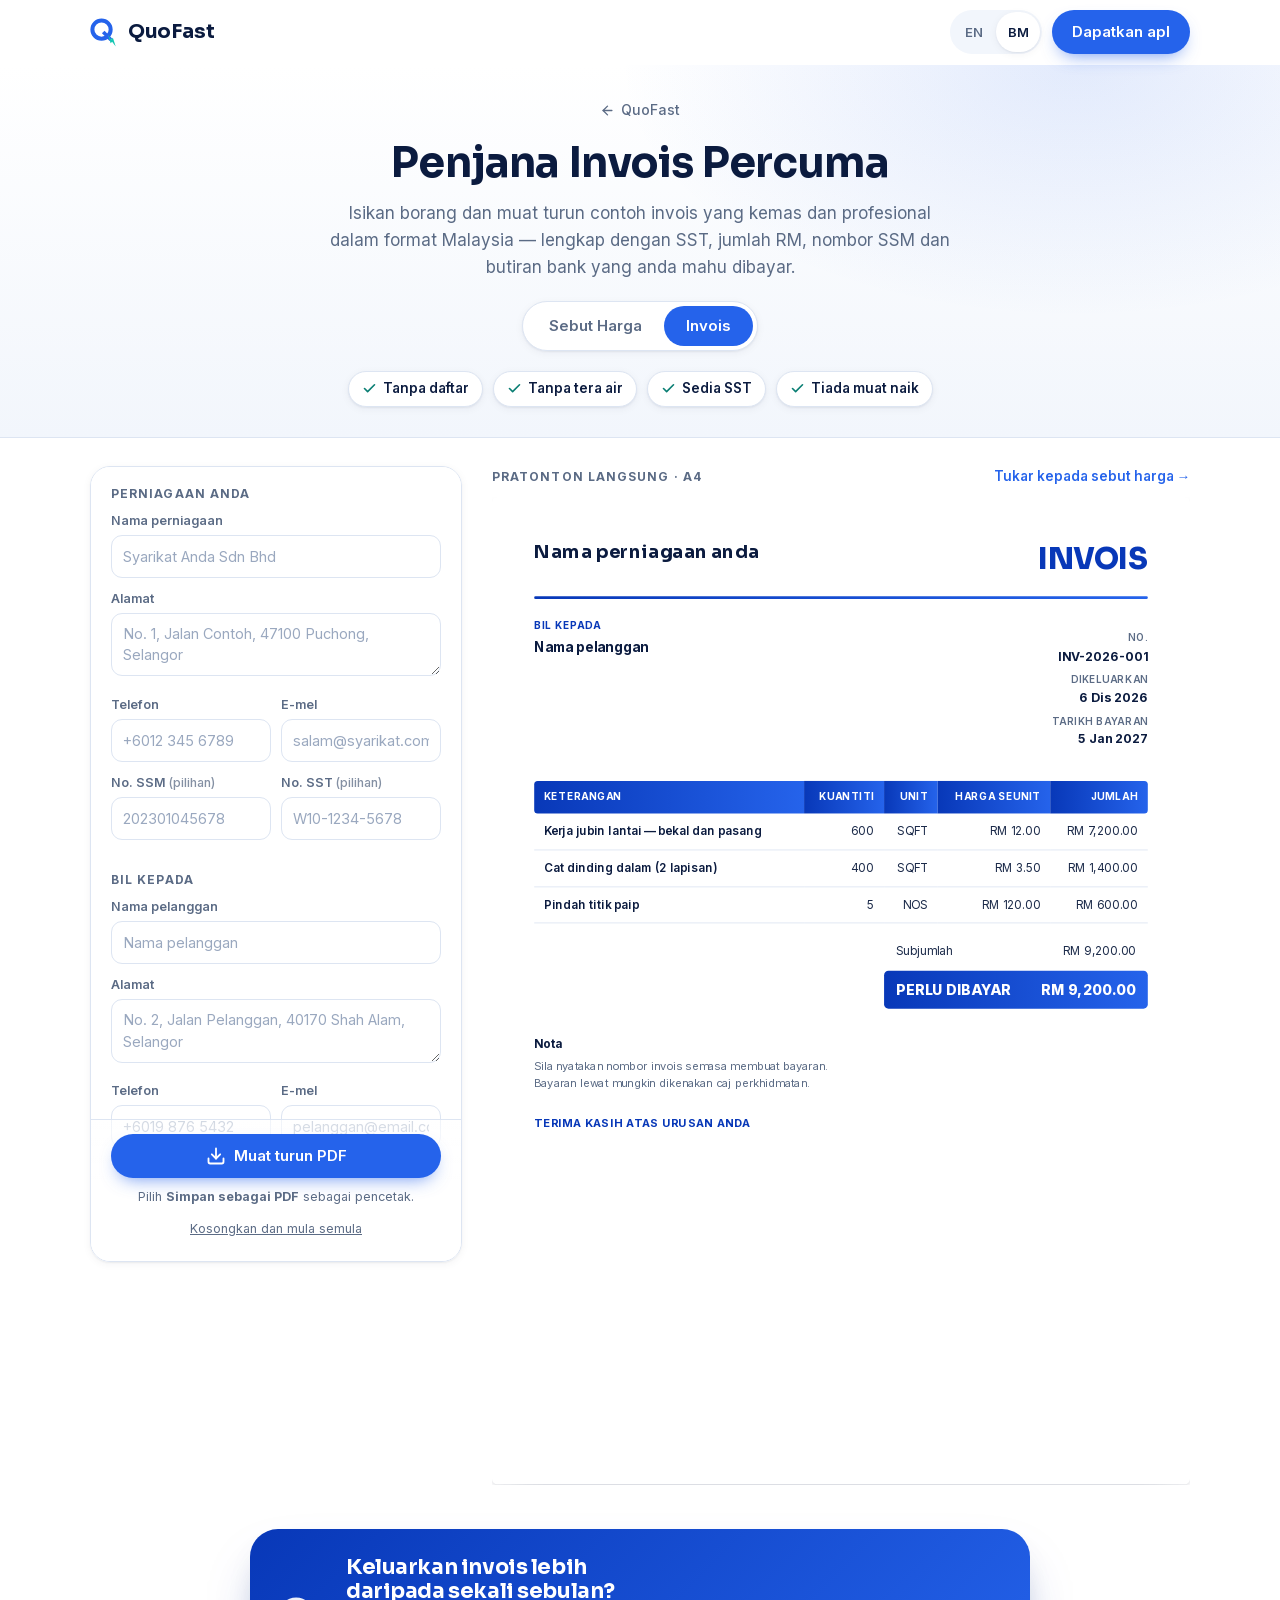
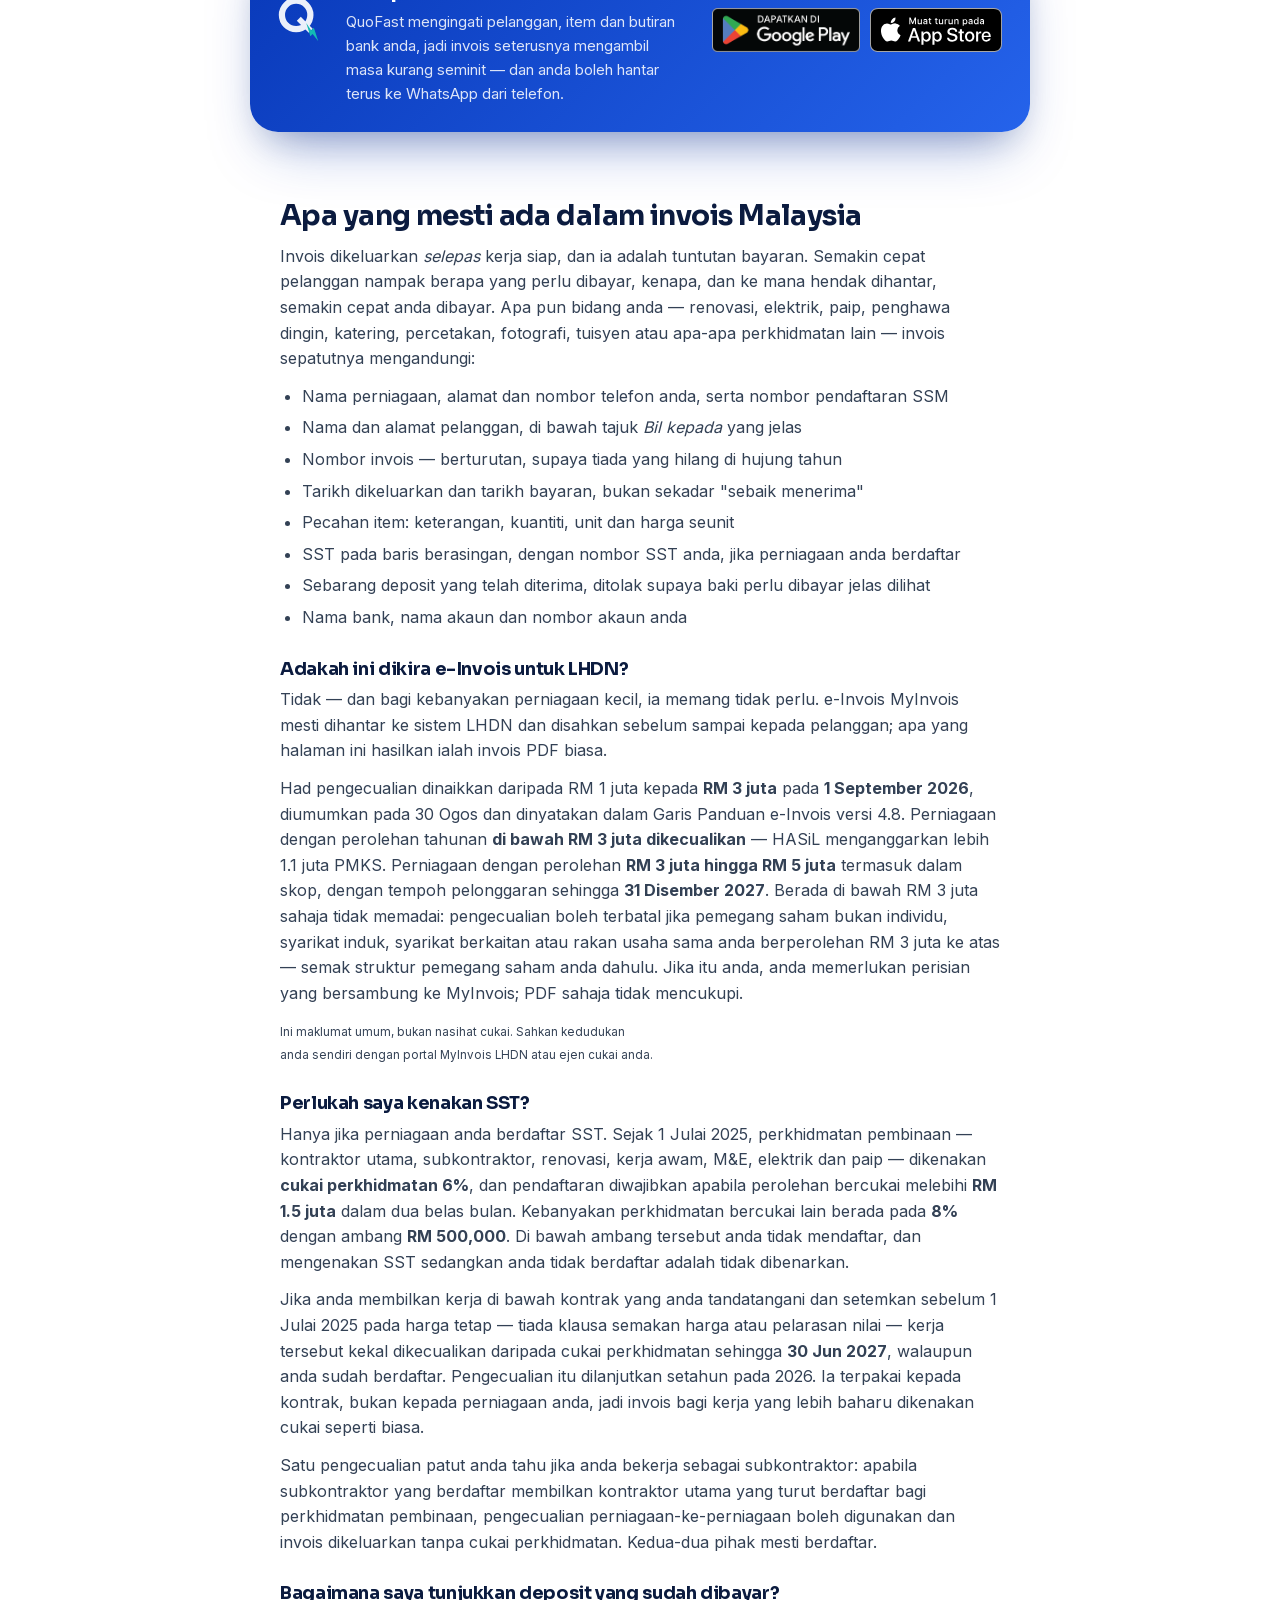
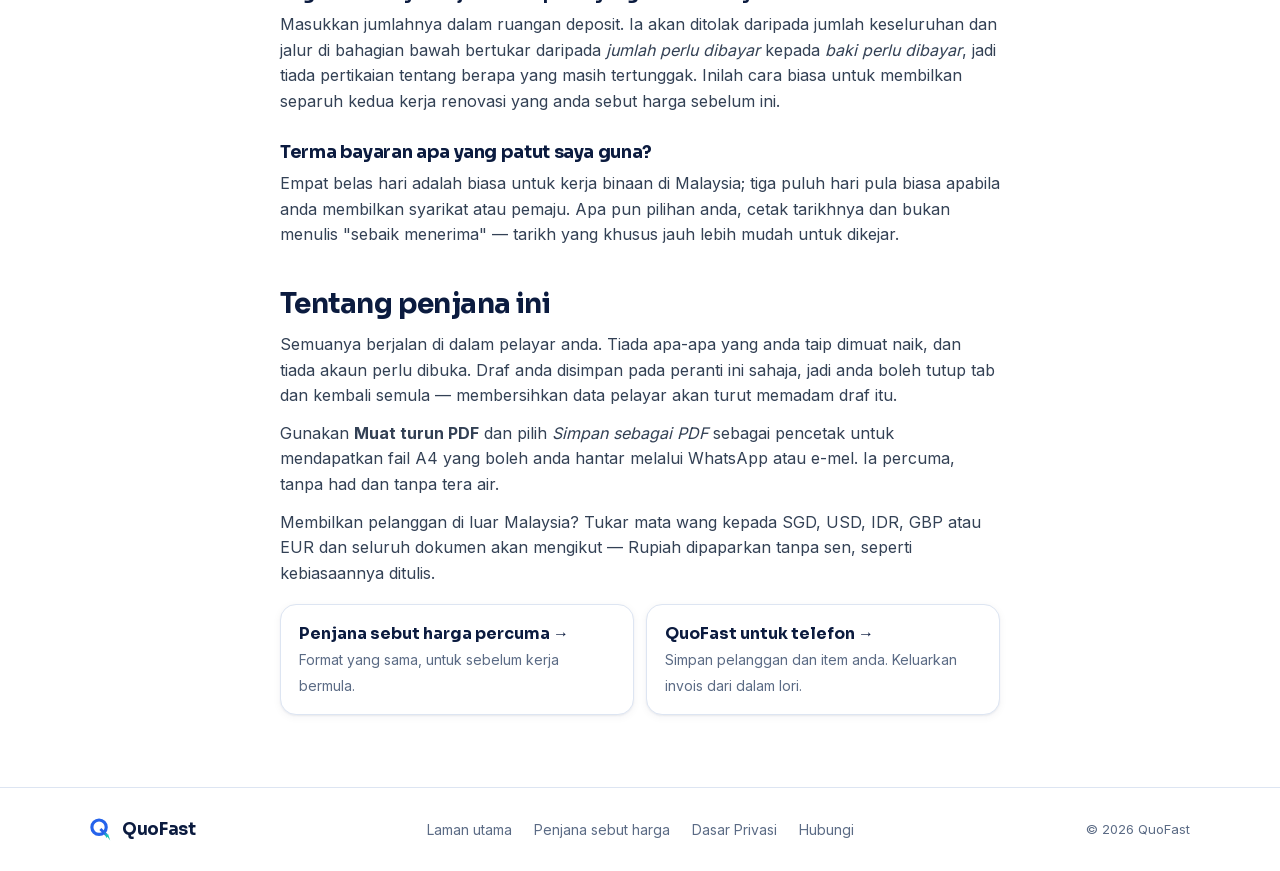
==== commit dd169633: "Point the tool pages at the stores, not back at the home page The four free tools carried an app CTA" ====
--- a/contoh-invois.html
+++ b/contoh-invois.html
@@ -26,9 +26,9 @@
 
 <link rel="preload" href="assets/fonts/inter.woff2" as="font" type="font/woff2" crossorigin>
 <link rel="preload" href="assets/fonts/sora.woff2" as="font" type="font/woff2" crossorigin>
-<link rel="stylesheet" href="assets/site.css?v=202609211428">
-<link rel="stylesheet" href="assets/generator.css?v=202609211428">
-<script src="assets/generator.js?v=202609211428" defer></script>
+<link rel="stylesheet" href="assets/site.css?v=202609241800">
+<link rel="stylesheet" href="assets/generator.css?v=202609241800">
+<script src="assets/generator.js?v=202609241800" defer></script>
 
 <script type="application/ld+json">
 {
@@ -250,6 +250,15 @@
             <svg class="icon" aria-hidden="true"><use href="#i-download"/></svg> Muat turun PDF
           </button>
           <p class="hint">Pilih <strong>Simpan sebagai PDF</strong> sebagai pencetak.</p>
+          <!-- Revealed by generator.js once the print dialog has been opened: the one moment
+               someone is certain to want this again next week. -->
+          <div class="dl-cta" id="dlCta" hidden>
+            <p>Kerja seterusnya, tak payah taip semula. <strong>QuoFast</strong> simpan pelanggan, item dan butiran syarikat anda — dan tukar sebut harga kepada invois dengan satu ketikan.</p>
+            <div class="store-badges">
+              <a href="https://play.google.com/store/apps/details?id=com.quofast.app" data-store="android"><img src="assets/badges/google-play-ms.png" width="161" height="48" alt="Dapatkan di Google Play" loading="lazy"></a>
+              <a href="https://apps.apple.com/my/app/quofast-quote-invoice/id6797022510" data-store="ios"><img src="assets/badges/app-store-ms.svg" width="120" height="40" alt="Muat turun di App Store" loading="lazy"></a>
+            </div>
+          </div>
           <button type="button" class="reset" id="resetDoc">Kosongkan dan mula semula</button>
         </div>
       </form>
@@ -335,7 +344,10 @@
         <h2>Keluarkan invois lebih daripada sekali sebulan?</h2>
         <p>QuoFast mengingati pelanggan, item dan butiran bank anda, jadi invois seterusnya mengambil masa kurang seminit — dan anda boleh hantar terus ke WhatsApp dari telefon.</p>
       </div>
-      <a class="btn" href="./?lang=ms&amp;src=generator">Lihat aplikasi</a>
+      <div class="store-badges">
+        <a href="https://play.google.com/store/apps/details?id=com.quofast.app" data-store="android"><img src="assets/badges/google-play-ms.png" width="161" height="48" alt="Dapatkan di Google Play" loading="lazy"></a>
+        <a href="https://apps.apple.com/my/app/quofast-quote-invoice/id6797022510" data-store="ios"><img src="assets/badges/app-store-ms.svg" width="120" height="40" alt="Muat turun di App Store" loading="lazy"></a>
+      </div>
     </aside>
   </div>
 </main>
--- a/assets/generator.css
+++ b/assets/generator.css
@@ -335,3 +335,35 @@
 @media (prefers-reduced-motion: reduce) {
   * { animation-duration: .01ms !important; transition-duration: .01ms !important; }
 }
+
+/* ---------------------------------------------------------------- store links
+
+   These four pages used to send everyone to the home page to hunt for a download
+   badge: two hops from the moment someone actually wanted the app, and each hop
+   loses most of them. The badges now point at the stores directly.
+
+   .dl-cta is the second half of that — it sits hidden inside the editor actions
+   and generator.js reveals it when the print dialog opens, so the ask arrives
+   after the tool has delivered a PDF rather than before. */
+
+.store-badges { display: flex; flex-wrap: wrap; gap: 10px; align-items: center; }
+.store-badges a { display: block; line-height: 0; border-radius: 9px; transition: transform .18s ease, opacity .18s ease; }
+.store-badges a:hover { transform: translateY(-1px); opacity: .9; }
+.store-badges img { display: block; height: 44px; width: auto; }
+
+.dl-cta { margin-top: 16px; padding-top: 16px; border-top: 1px solid var(--line); }
+.dl-cta[hidden] { display: none; }
+.dl-cta p { margin: 0 0 11px; color: var(--muted); font-size: 13px; line-height: 1.55; text-align: center; }
+.dl-cta p strong { color: var(--ink); }
+.dl-cta .store-badges { justify-content: center; }
+.dl-cta .store-badges img { height: 40px; }
+
+/* The bottom block is on the blue gradient, where a plain badge sits fine but a
+   wrapped one looks broken — keep the pair together and let the text column give
+   way first. */
+.gen-cta .store-badges { flex: none; flex-wrap: nowrap; }
+
+@media (max-width: 560px) {
+  .store-badges img { height: 38px; }
+  .dl-cta .store-badges img { height: 36px; }
+}
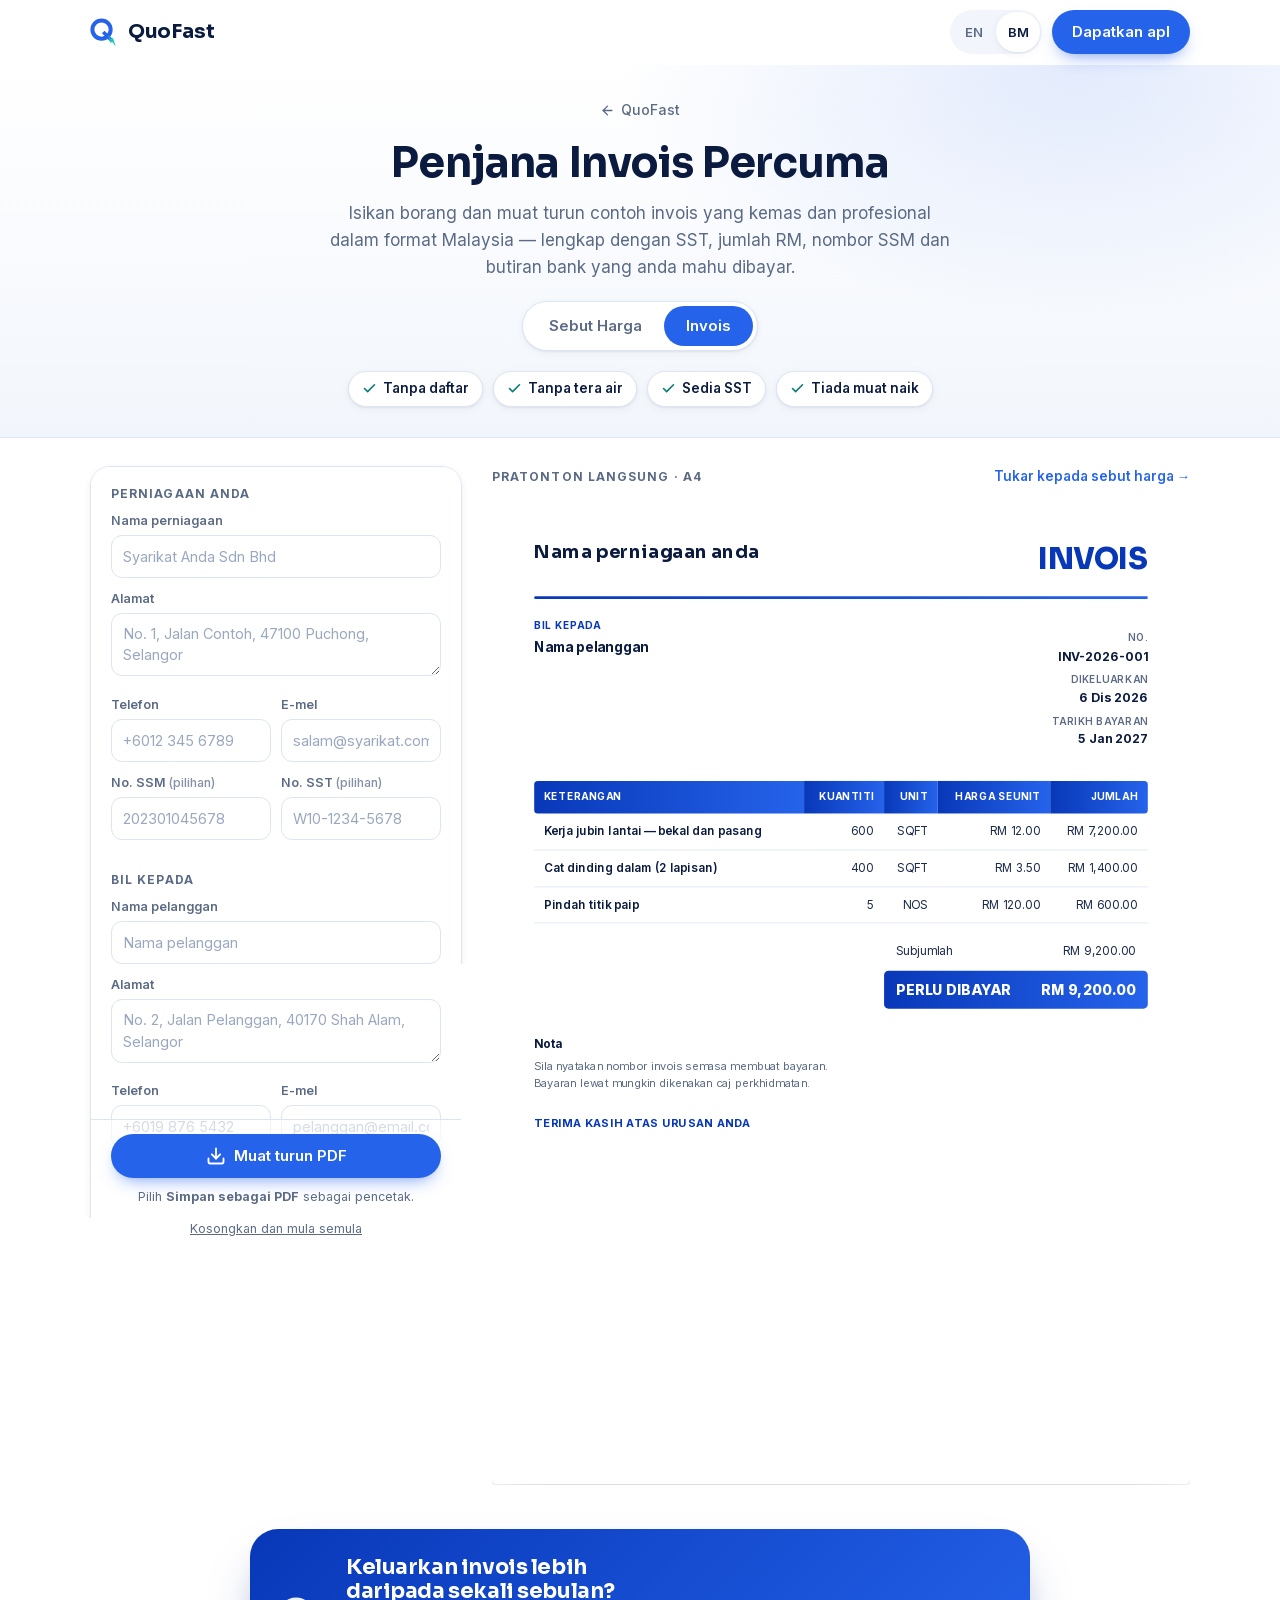
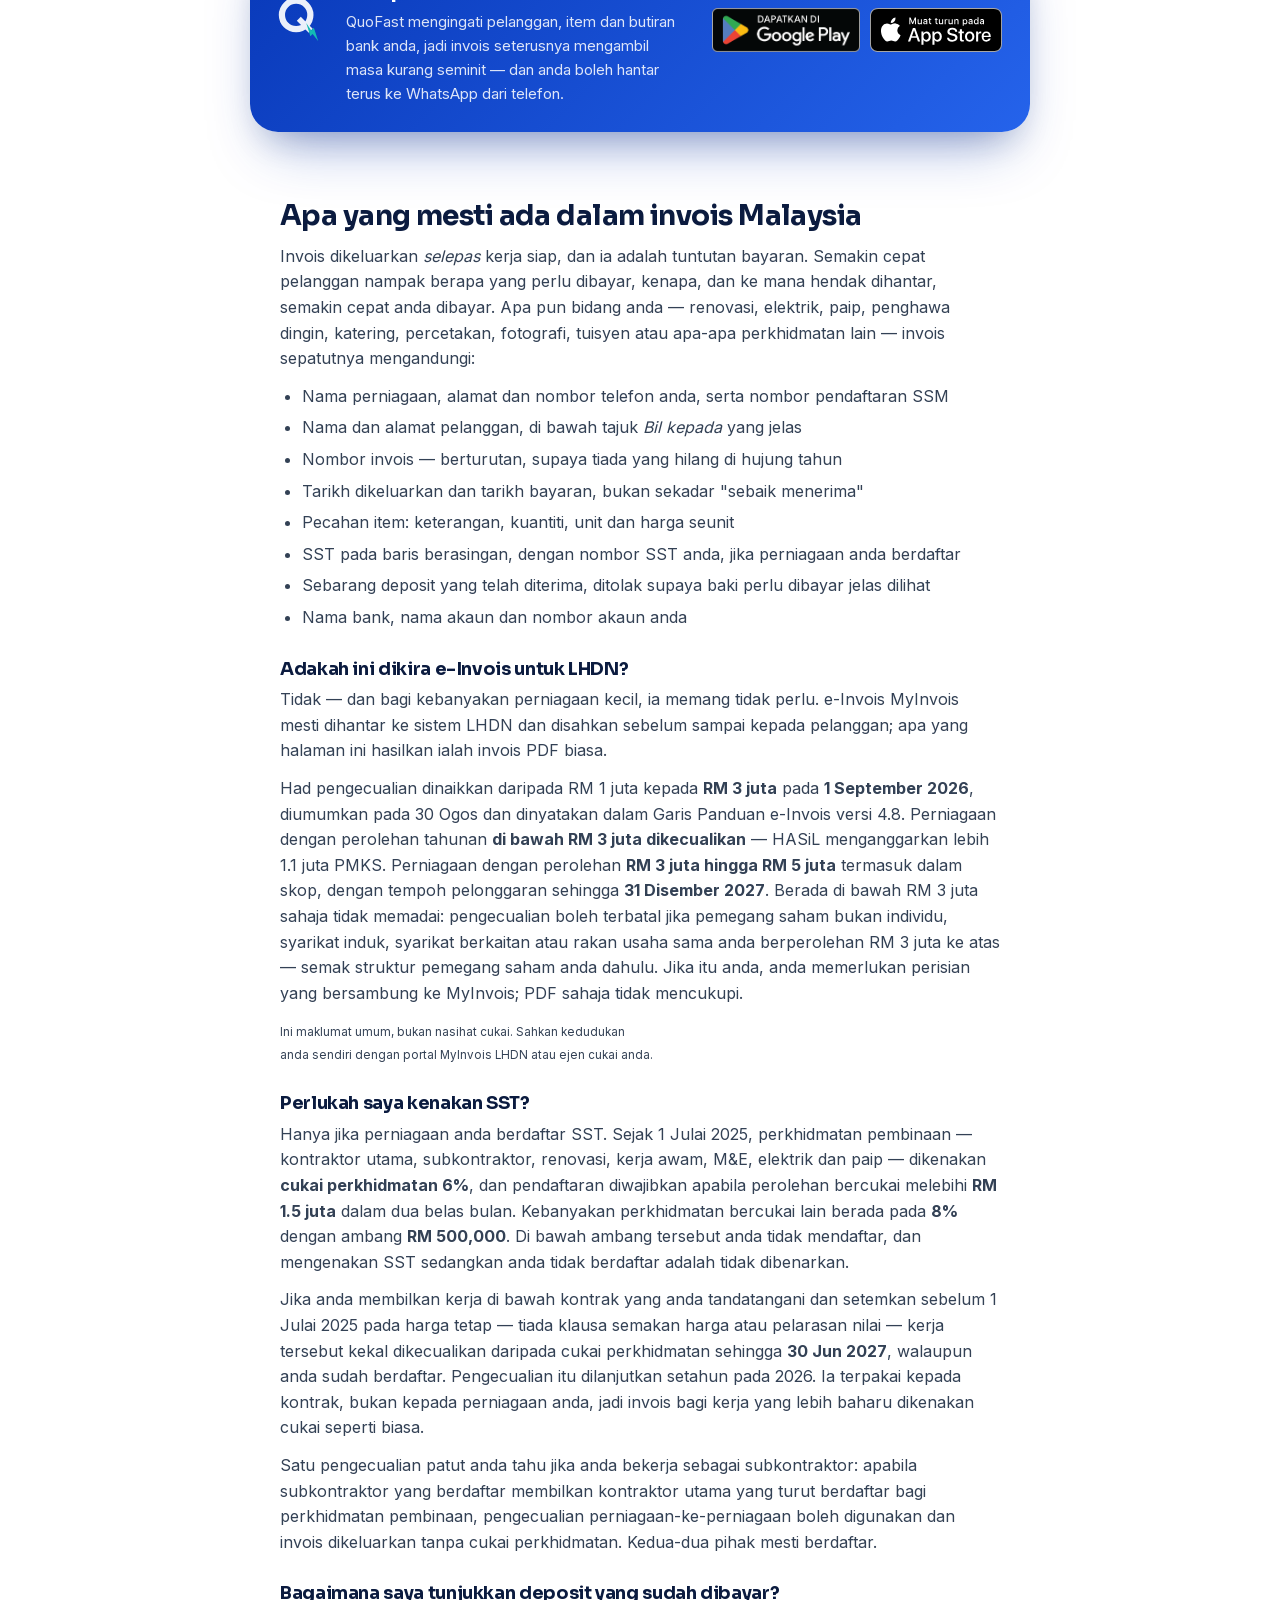
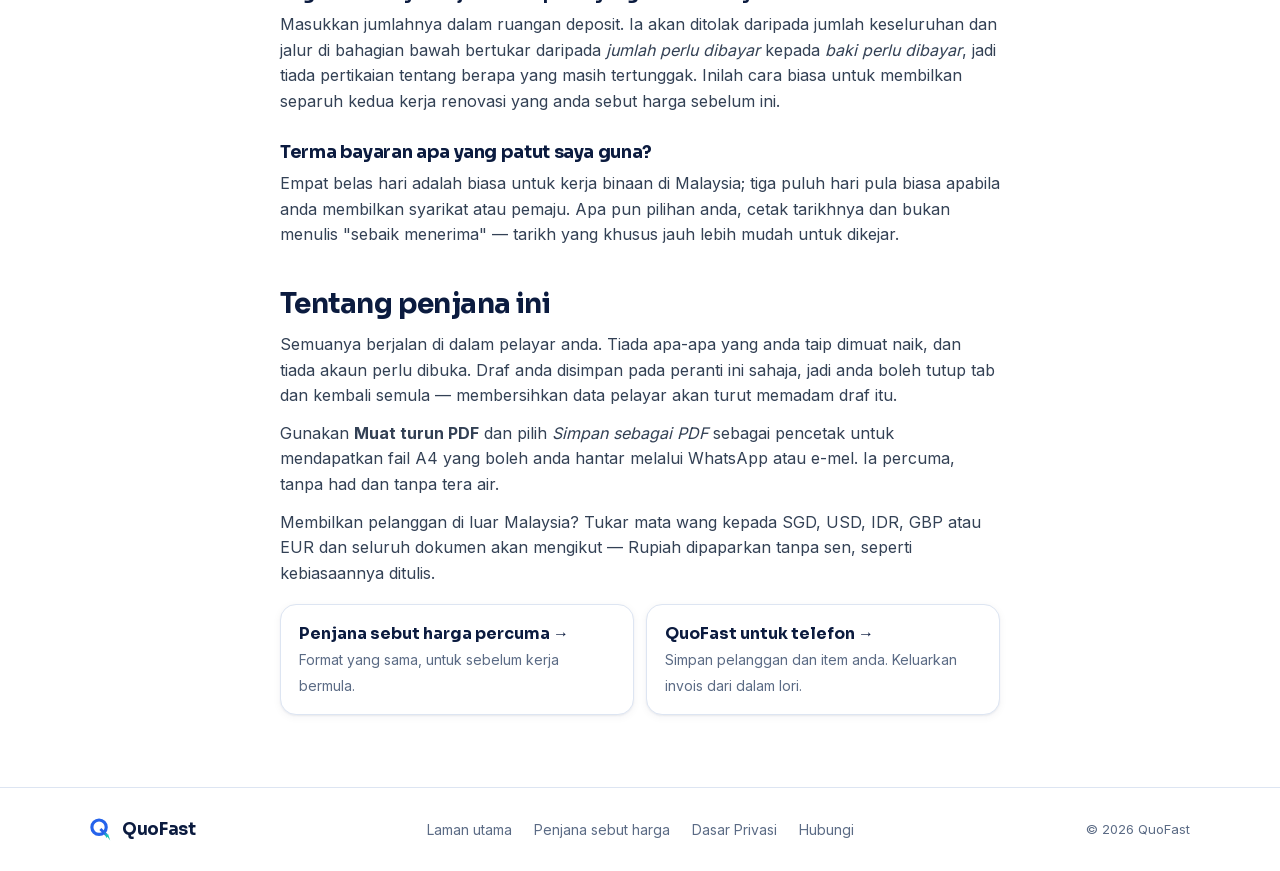
==== commit c583d063: "Site: single-tier pricing — drop yearly, 7-day trial copy Remove the Pro Yearly card (pricing grid n" ====
--- a/contoh-invois.html
+++ b/contoh-invois.html
@@ -26,9 +26,9 @@
 
 <link rel="preload" href="assets/fonts/inter.woff2" as="font" type="font/woff2" crossorigin>
 <link rel="preload" href="assets/fonts/sora.woff2" as="font" type="font/woff2" crossorigin>
-<link rel="stylesheet" href="assets/site.css?v=202609241800">
-<link rel="stylesheet" href="assets/generator.css?v=202609241800">
-<script src="assets/generator.js?v=202609241800" defer></script>
+<link rel="stylesheet" href="assets/site.css?v=202610290521">
+<link rel="stylesheet" href="assets/generator.css?v=202610290521">
+<script src="assets/generator.js?v=202610290521" defer></script>
 
 <script type="application/ld+json">
 {
@@ -418,5 +418,12 @@
   </div>
 </footer>
 
+<!-- Cloudflare Web Analytics. No cookies, nothing stored on the visitor's device, and no
+     personal data collected — which is what lets the home page go on saying "No ads, no tracking".
+     The token is public by design: it says which site a page view belongs to and grants nothing.
+     Added 2026-09-25, because the funnel was dark between "someone opened the page" and "someone
+     installed the app", and a post is about to be aimed at exactly that stretch. -->
+<script type='module' src='https://static.cloudflareinsights.com/beacon.min.js'
+  data-cf-beacon='{"token": "8e151e216c9f42b587acf8e1618d88a7"}'></script>
 </body>
 </html>
--- a/assets/site.css
+++ b/assets/site.css
@@ -266,7 +266,7 @@
 .plan li .icon { width: 18px; height: 18px; margin-top: 3px; color: var(--teal-ink); }
 .plan .btn { width: 100%; }
 .plans-note { margin-top: 22px; color: var(--muted); font-size: 14px; text-align: center; }
-@media (min-width: 880px) { .plans { grid-template-columns: repeat(3, 1fr); } }
+@media (min-width: 880px) { .plans { grid-template-columns: repeat(2, 1fr); } }
 
 /* FAQ */
 .faq { display: grid; gap: 12px; max-width: 760px; margin: 0 auto; }
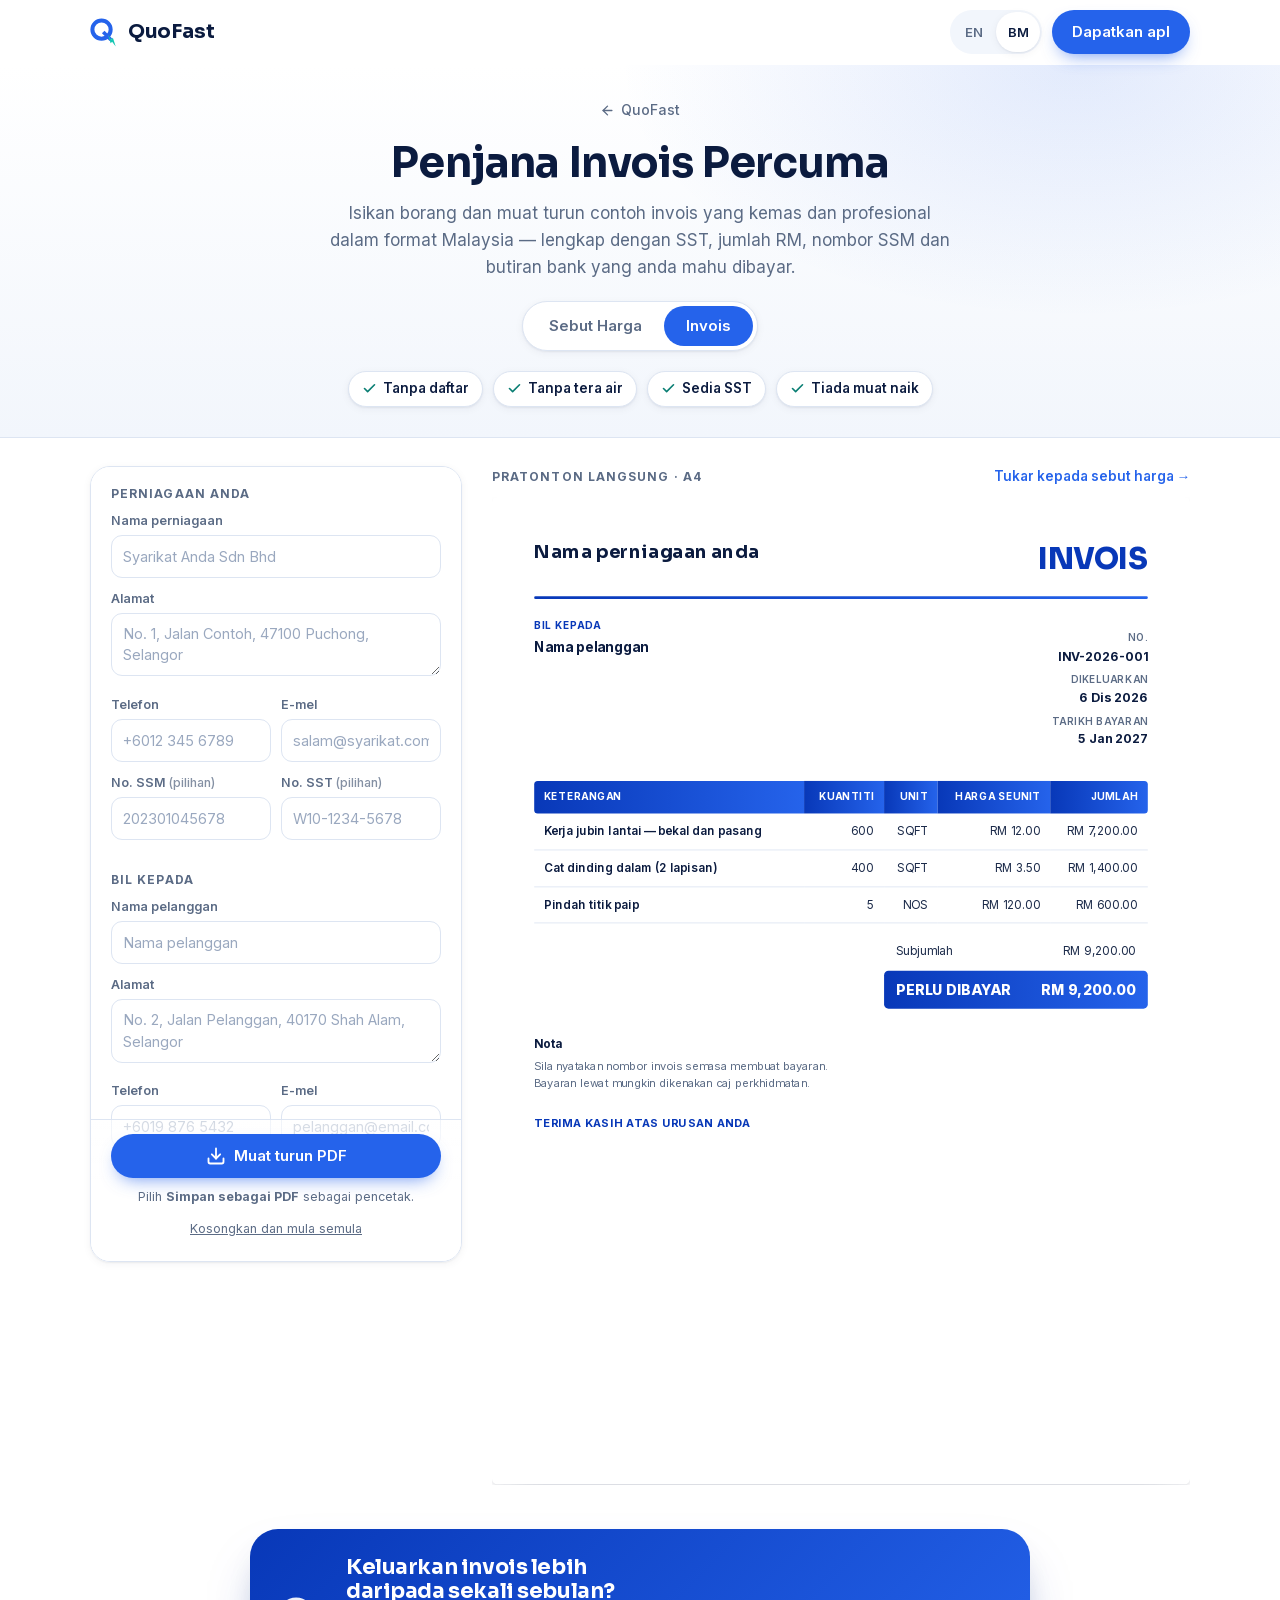
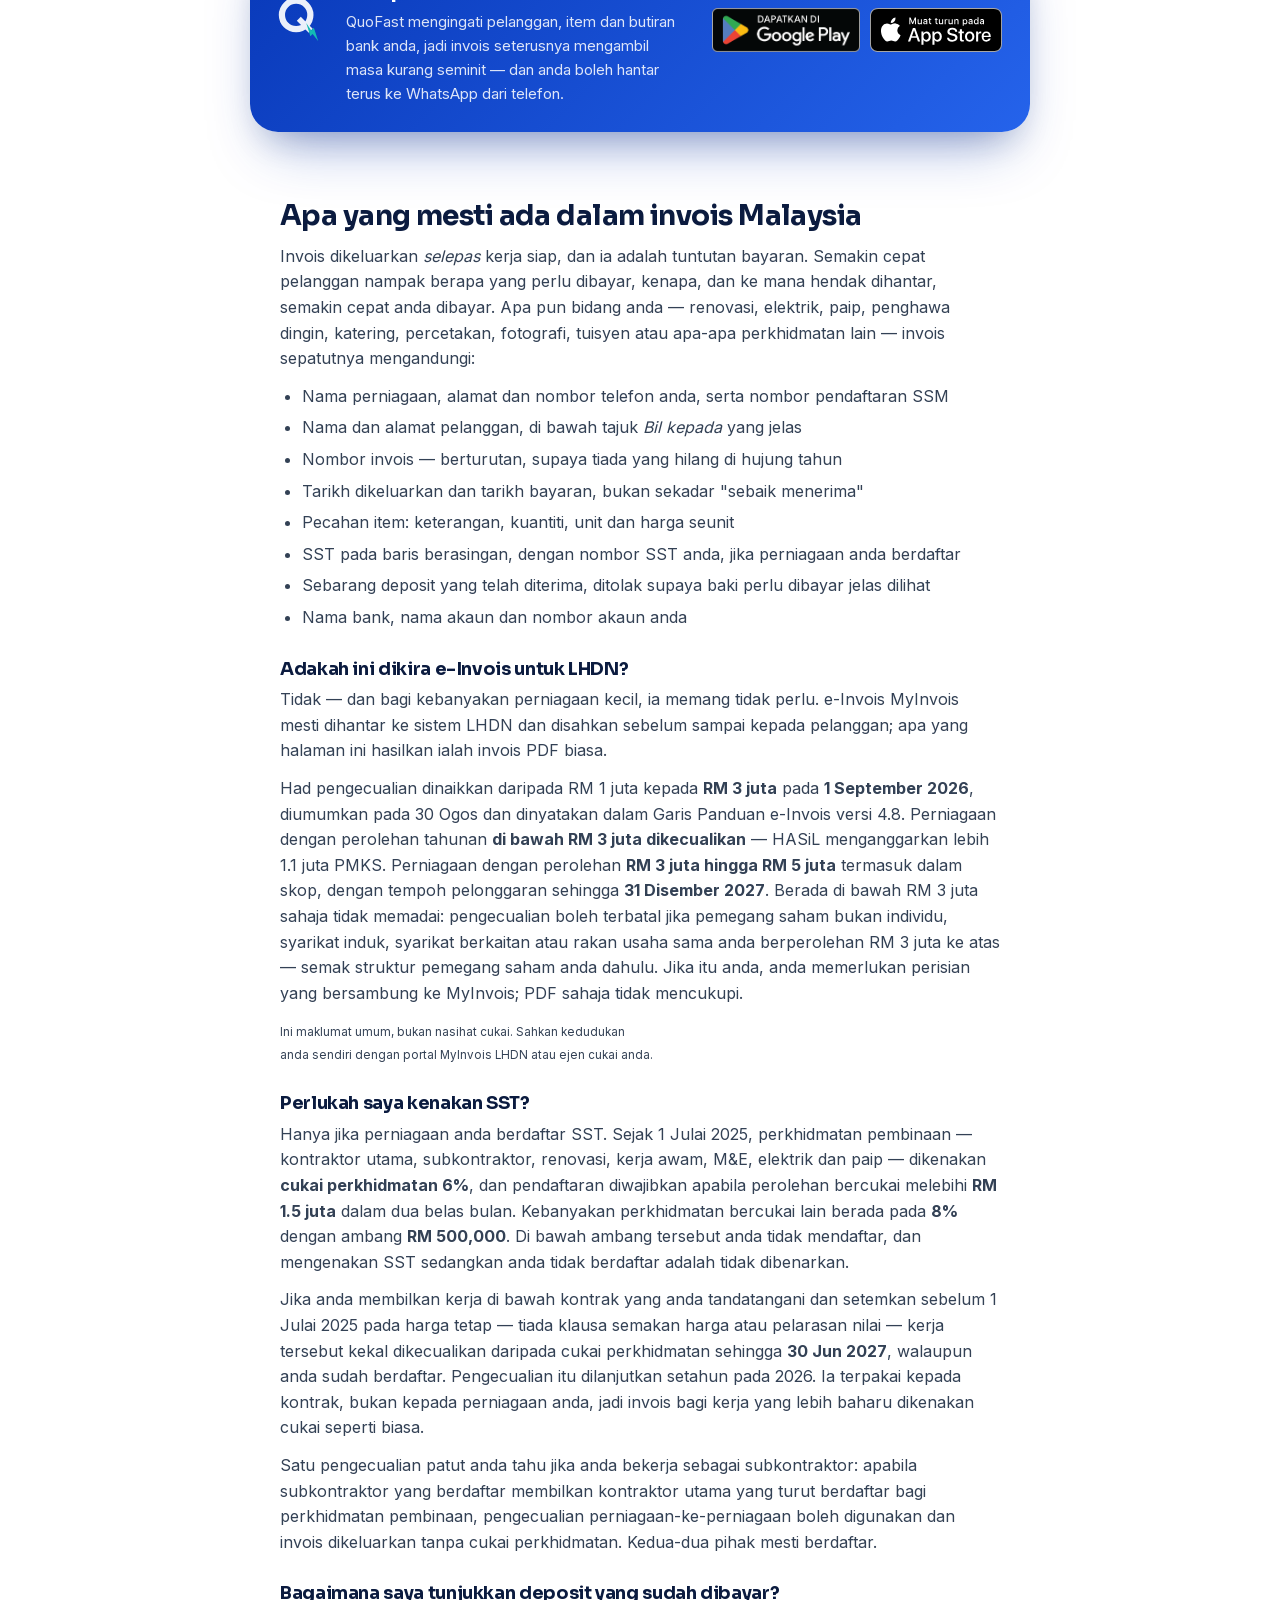
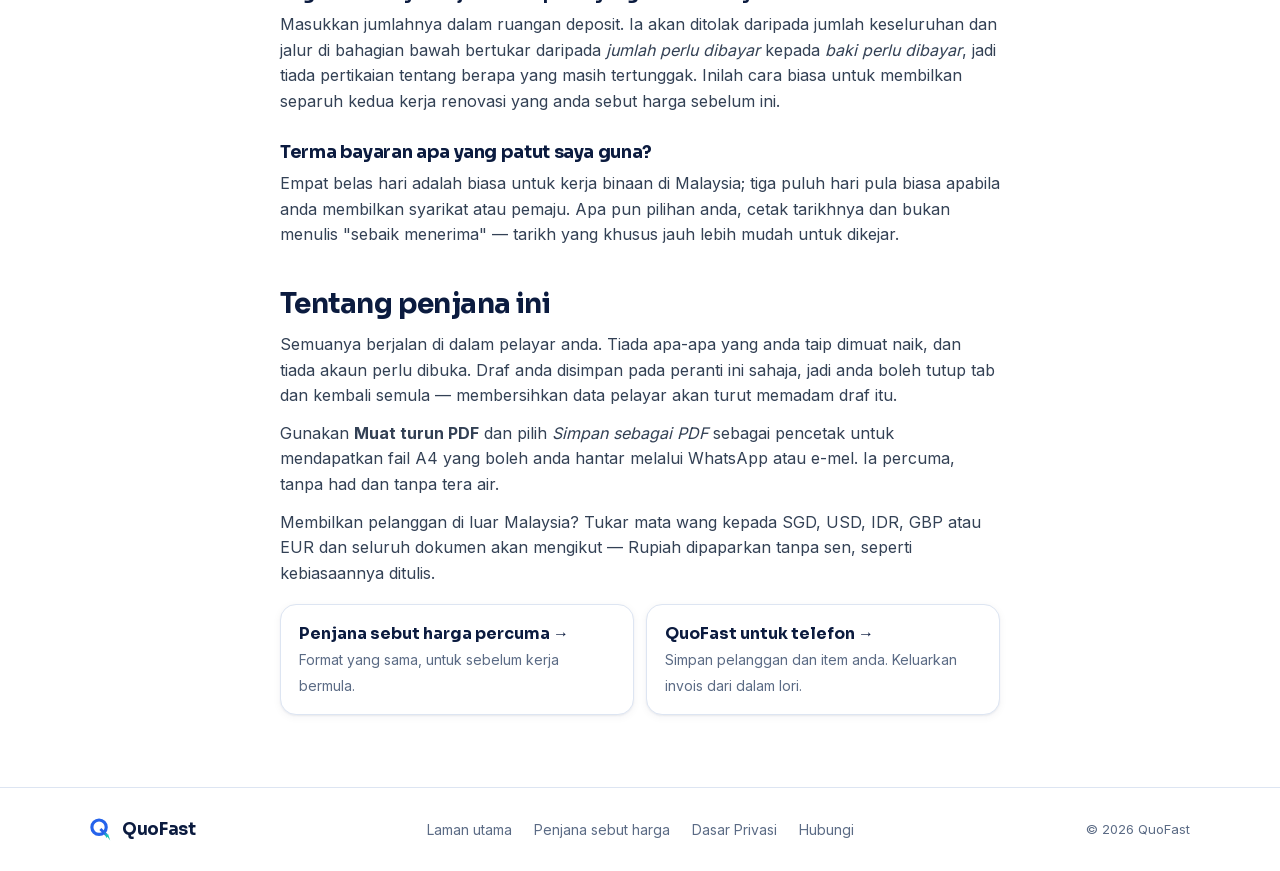
==== commit 29f12a3e: "Site: re-add Pro Yearly (RM199.90/yr) to pricing The yearly plan is live again in the RevenueCat off" ====
--- a/contoh-invois.html
+++ b/contoh-invois.html
@@ -26,9 +26,9 @@
 
 <link rel="preload" href="assets/fonts/inter.woff2" as="font" type="font/woff2" crossorigin>
 <link rel="preload" href="assets/fonts/sora.woff2" as="font" type="font/woff2" crossorigin>
-<link rel="stylesheet" href="assets/site.css?v=202610290521">
-<link rel="stylesheet" href="assets/generator.css?v=202610290521">
-<script src="assets/generator.js?v=202610290521" defer></script>
+<link rel="stylesheet" href="assets/site.css?v=202611250240">
+<link rel="stylesheet" href="assets/generator.css?v=202611250240">
+<script src="assets/generator.js?v=202611250240" defer></script>
 
 <script type="application/ld+json">
 {
